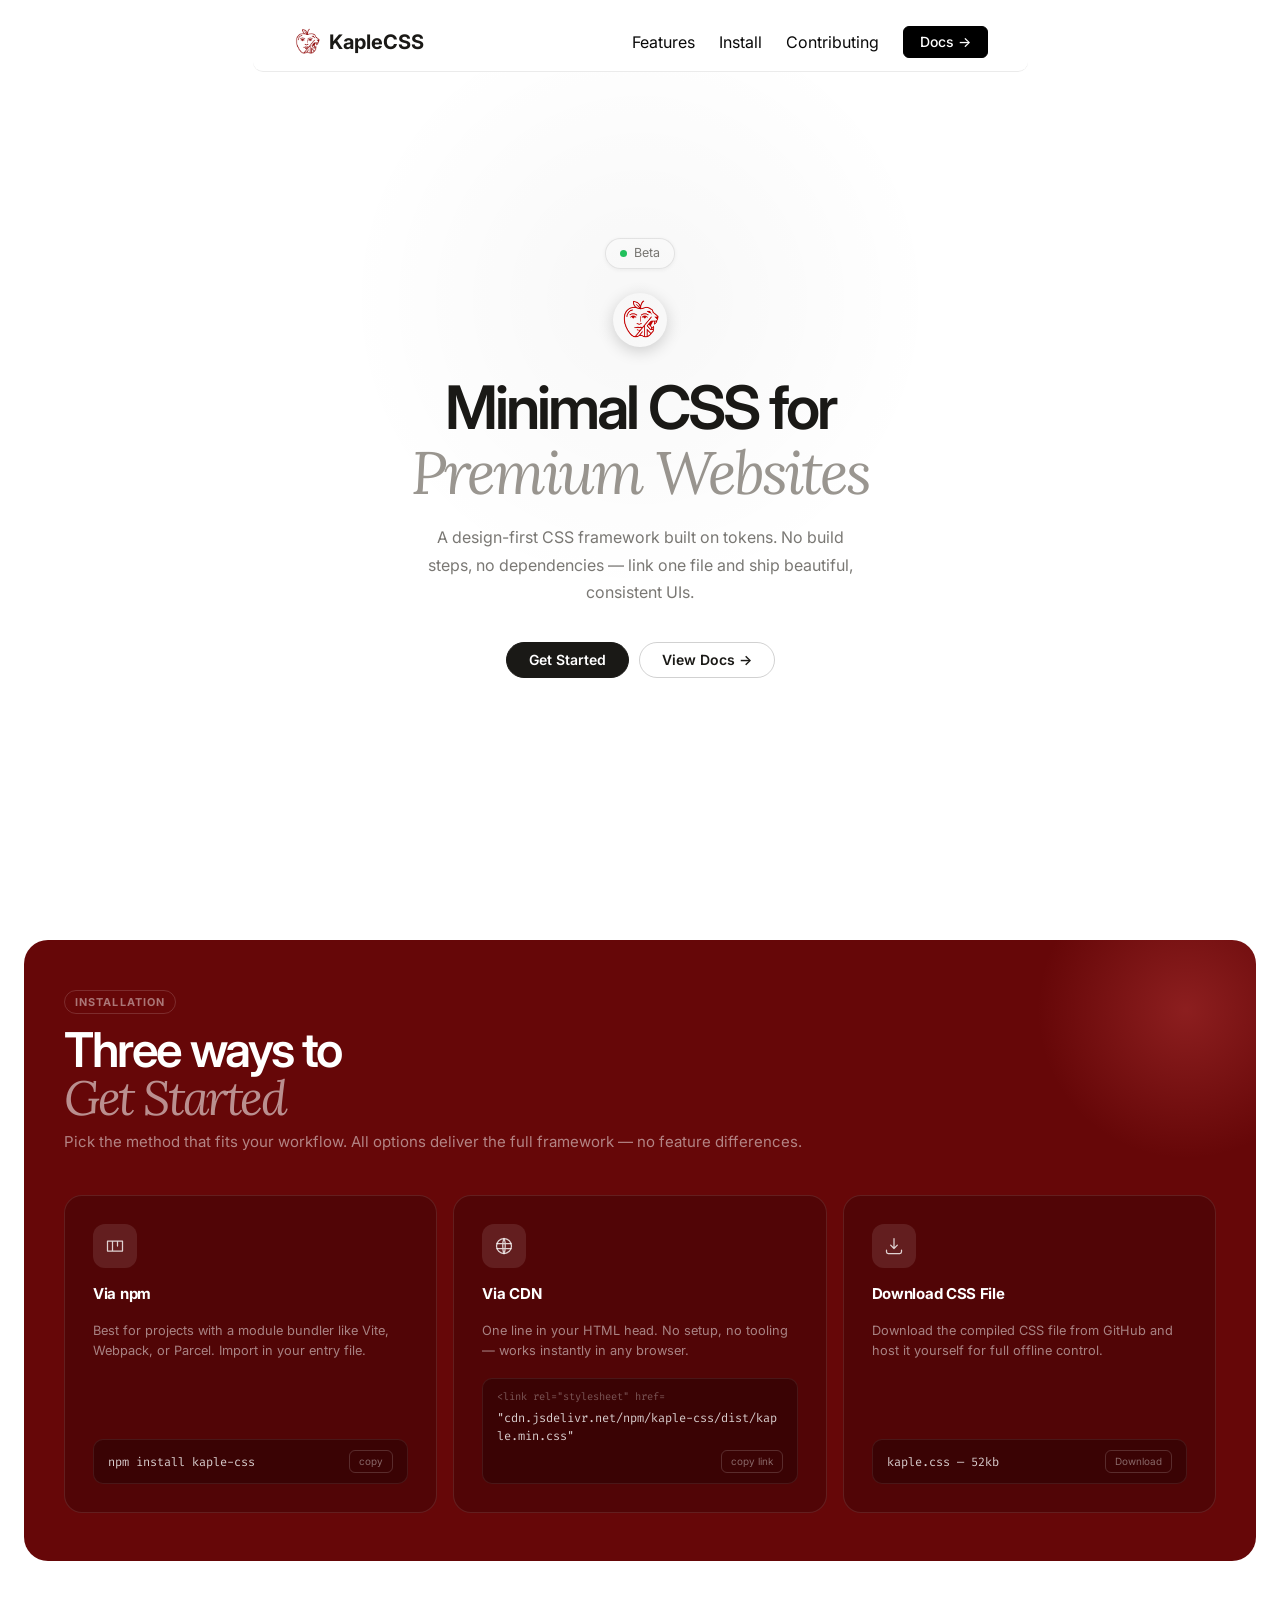
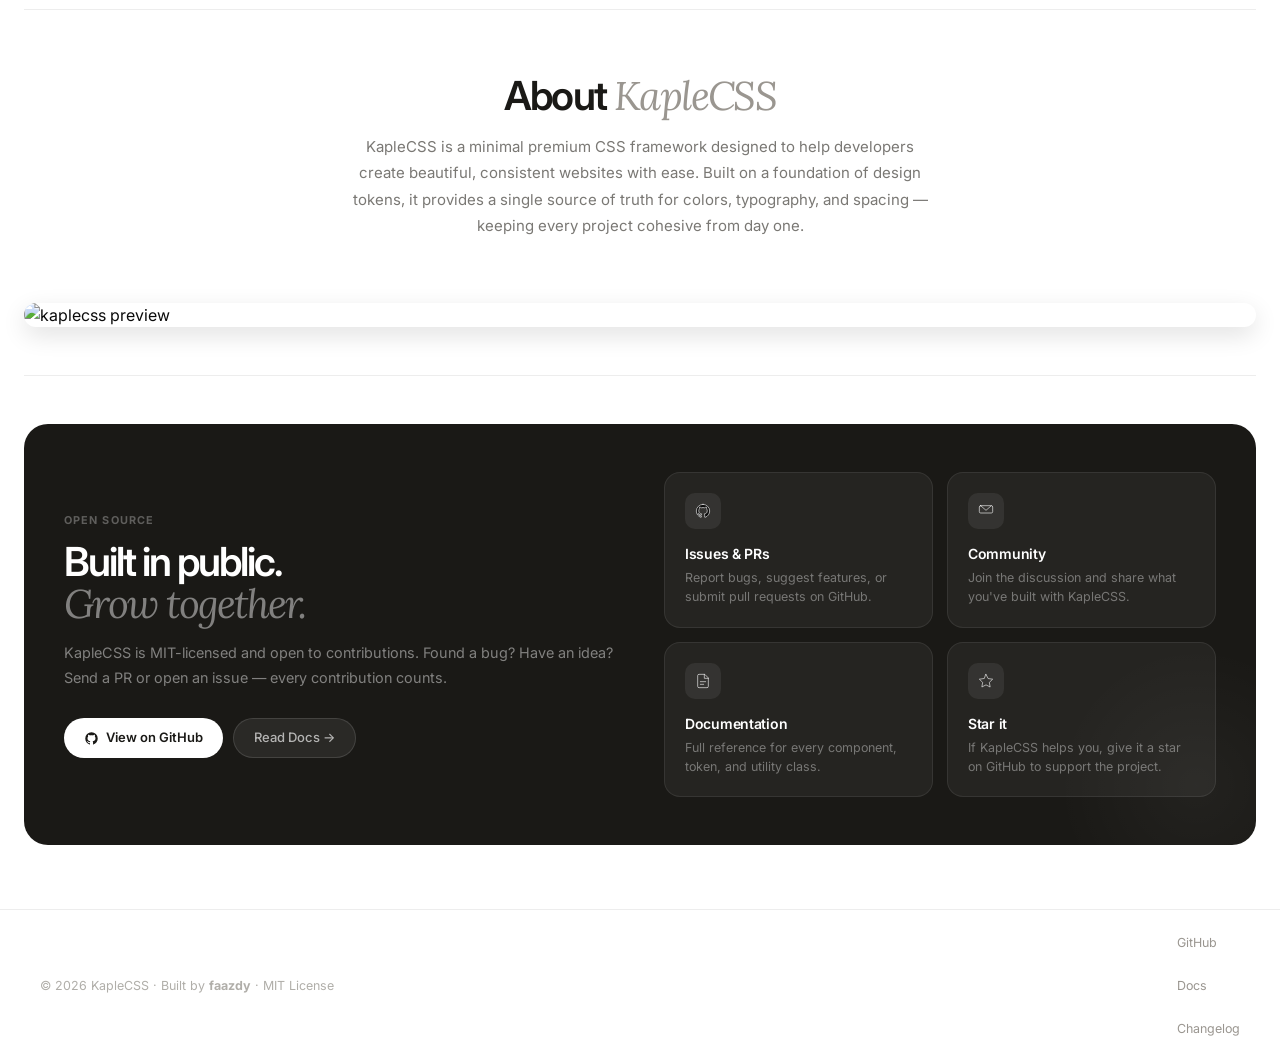
==== index.html @ 81066e2f "Refactor code structure for improved readability and maintainability" ====
<!DOCTYPE html>
<html lang="en" data-theme="light">

<head>
  <meta charset="UTF-8">
  <meta name="viewport" content="width=device-width, initial-scale=1.0">
  <title>KapleCSS — Minimal Premium CSS Framework</title>
  <link rel="preconnect" href="https://fonts.googleapis.com">
  <link
    href="https://fonts.googleapis.com/css2?family=Inter:wght@300;400;500;600&family=Lora:ital,wght@0,400;0,600;1,400;1,600&family=Fira+Code:wght@400;500&display=swap"
    rel="stylesheet">
  <link rel="stylesheet" href="./styles/kaple.css">
  <link rel="stylesheet" href="./landing/assets/styles/style.css">
</head>

<body>

  <!-- ── NAV ── -->
  <header>
    <nav class="mt-3">
      <div class="logo">
        <a href="#" class="logo">
          <img src="./landing/assets/imgs/kaple-logo.png" alt="KapleCSS Logo">
          <span>KapleCSS</span>
        </a>
      </div>
      <div class="nav-tags">
        <a href="#features">Features</a>
        <a href="#install">Install</a>
        <a href="#contributing">Contributing</a>
        <a href="./docs/index.html" class="btn btn-primary">Docs →</a>
      </div>
      <button class="burger">MENU</button>
    </nav>
    <aside class="mobile-menu">
      <div class="menu-container">
        <div class="mobile-menu-header">
          <a href="#" class="logo">
            <img src="./landing/assets/imgs/kaple-logo.png" alt="KapleCSS Logo">
            <span>KapleCSS</span>
          </a>
          <button class="btn btn-secondary burger">X</button>
        </div>
        <hr>
        <ul class="mobile-menu-tags">
          <li><a href="#features">Features</a></li>
          <li><a href="#install">Install</a></li>
          <li><a href="#contributing">Contributing</a></li>
          <li><a href="./docs/index.html" class="btn btn-primary btn-lg">Docs →</a></li>
        </ul>
        <div class="mobile-menu-footer">
          <a href="https://github.com/kaple-css/kaple-css" target="_blank" class="btn btn-primary">GitHub</a>
        </div>
      </div>
    </aside>
  </header>

  <main>

    <!-- ── HERO ── -->
    <section class="hero">
      <div class="status-pill">
        <span class="status-dot"></span>
        Beta
      </div>

      <div class="hero-icon">
        <img src="./landing/assets/imgs/kaple-logo.png" alt="KapleCSS Logo">
      </div>

      <h1 class="display-1">
        Minimal CSS for<br>
        <em>Premium Websites</em>
      </h1>

      <p>
        A design-first CSS framework built on tokens. No build steps,
        no dependencies — link one file and ship beautiful, consistent UIs.
      </p>

      <div class="hero-actions">
        <a href="#install" class="btn btn-primary">Get Started</a>
        <a href="./docs/index.html" class="btn btn-secondary">View Docs →</a>
      </div>
    </section>

    <!-- ── INSTALL ── -->
    <section class="install mt-6" id="install">
      <div class="install-header">
        <div class="install-eyebrow">Installation</div>
        <h2 class="display-2">Three ways to<br><em>Get Started</em></h2>
        <p>Pick the method that fits your workflow. All options deliver the full framework — no feature differences.</p>
      </div>

      <div class="cards-container">

        <!-- npm -->
        <div class="card">
          <div class="img">
            <svg viewBox="0 0 24 24">
              <path d="M3 6h18v12H3zM9 6v12M15 6v6" />
            </svg>
          </div>
          <h3>Via npm</h3>
          <p>Best for projects with a module bundler like Vite, Webpack, or Parcel. Import in your entry file.</p>
          <div class="snippet">
            <span class="snippet-text">npm install kaple-css</span>
            <button class="copy-btn" onclick="copySnippet('npm install kaple-css', this)">copy</button>
          </div>
        </div>

        <!-- CDN -->
        <div class="card">
          <div class="img">
            <svg viewBox="0 0 24 24">
              <circle cx="12" cy="12" r="9" />
              <path d="M3.6 9h16.8M3.6 15h16.8M12 3c-2 4-2 14 0 18M12 3c2 4 2 14 0 18" />
            </svg>
          </div>
          <h3>Via CDN</h3>
          <p>One line in your HTML head. No setup, no tooling — works instantly in any browser.</p>
          <div class="snippet" style="flex-direction:column;align-items:flex-start;gap:5px">
            <span style="opacity:.4;font-size:.65rem">&lt;link rel="stylesheet" href=</span>
            <span class="snippet-text">"cdn.jsdelivr.net/npm/kaple-css/dist/kaple.min.css"</span>
            <button class="copy-btn"
              onclick="copySnippet('https://cdn.jsdelivr.net/npm/kaple-css/dist/kaple.min.css', this)"
              style="align-self:flex-end">copy link</button>
          </div>
        </div>

        <!-- Download -->
        <div class="card">
          <div class="img">
            <svg viewBox="0 0 24 24">
              <path d="M12 3v12m0 0-4-4m4 4 4-4M3 17v2a2 2 0 0 0 2 2h14a2 2 0 0 0 2-2v-2" />
            </svg>
          </div>
          <h3>Download CSS File</h3>
          <p>Download the compiled CSS file from GitHub and host it yourself for full offline control.</p>
          <div class="snippet">
            <span class="snippet-text">kaple.css — 52kb</span>
            <a href="./styles/kaple.css" target="_blank" class="copy-btn" download="kaple.css">Download</a>
          </div>
        </div>

      </div>
    </section>

    <hr class="my-6">

    <!-- ── ABOUT ── -->
    <section class="about">
      <h2 class="display-2">About <em>KapleCSS</em></h2>
      <p>
        KapleCSS is a minimal premium CSS framework designed to help developers
        create beautiful, consistent websites with ease. Built on a foundation of
        design tokens, it provides a single source of truth for colors, typography,
        and spacing — keeping every project cohesive from day one.
      </p>
    </section>

    <!-- ── CONTENT TEMPLATES ── -->

    <section class="image-intro">
      <img src="https://images8.alphacoders.com/135/1354199.jpeg" alt="kaplecss preview" class="intro-image">
    </section>

    <hr class="my-6">

    <!-- ── CONTRIBUTING ── -->
    <section class="contributing" id="contributing">

      <div class="contrib-left">
        <p class="contrib-eyebrow">Open Source</p>
        <h2 class="contrib-title">Built in public.<br><em>Grow together.</em></h2>
        <p class="contrib-desc">
          KapleCSS is MIT-licensed and open to contributions. Found a bug?
          Have an idea? Send a PR or open an issue — every contribution counts.
        </p>
        <div class="contrib-actions">
          <a href="https://github.com/faazdy/kaple-css" target="_blank" class="btn-white">
            <svg width="15" height="15" viewBox="0 0 24 24" fill="currentColor">
              <path
                d="M12 2A10 10 0 0 0 2 12c0 4.42 2.87 8.17 6.84 9.5.5.08.66-.23.66-.5v-1.69c-2.77.6-3.36-1.34-3.36-1.34-.46-1.16-1.11-1.47-1.11-1.47-.91-.62.07-.6.07-.6 1 .07 1.53 1.03 1.53 1.03.87 1.52 2.34 1.07 2.91.83.09-.65.35-1.09.63-1.34-2.22-.25-4.55-1.11-4.55-4.92 0-1.11.38-2 1.03-2.71-.1-.25-.45-1.29.1-2.64 0 0 .84-.27 2.75 1.02.79-.22 1.65-.33 2.5-.33.85 0 1.71.11 2.5.33 1.91-1.29 2.75-1.02 2.75-1.02.55 1.35.2 2.39.1 2.64.65.71 1.03 1.6 1.03 2.71 0 3.82-2.34 4.66-4.57 4.91.36.31.69.92.69 1.85V21c0 .27.16.59.67.5C19.14 20.16 22 16.42 22 12A10 10 0 0 0 12 2z" />
            </svg>
            View on GitHub
          </a>
          <a href="./docs/index.html" class="btn-ghost-white">Read Docs →</a>
        </div>
      </div>

      <div class="contrib-cards">
        <div class="contrib-card">
          <div class="contrib-card-icon">
            <svg viewBox="0 0 24 24">
              <path
                d="M12 2A10 10 0 0 0 2 12c0 4.42 2.87 8.17 6.84 9.5.5.08.66-.23.66-.5v-1.69c-2.77.6-3.36-1.34-3.36-1.34-.46-1.16-1.11-1.47-1.11-1.47-.91-.62.07-.6.07-.6 1 .07 1.53 1.03 1.53 1.03.87 1.52 2.34 1.07 2.91.83.09-.65.35-1.09.63-1.34-2.22-.25-4.55-1.11-4.55-4.92 0-1.11.38-2 1.03-2.71-.1-.25-.45-1.29.1-2.64 0 0 .84-.27 2.75 1.02.79-.22 1.65-.33 2.5-.33.85 0 1.71.11 2.5.33 1.91-1.29 2.75-1.02 2.75-1.02.55 1.35.2 2.39.1 2.64.65.71 1.03 1.6 1.03 2.71 0 3.82-2.34 4.66-4.57 4.91.36.31.69.92.69 1.85V21c0 .27.16.59.67.5C19.14 20.16 22 16.42 22 12A10 10 0 0 0 12 2z"
                fill="currentColor" />
            </svg>
          </div>
          <h4>Issues & PRs</h4>
          <p>Report bugs, suggest features, or submit pull requests on GitHub.</p>
        </div>

        <div class="contrib-card">
          <div class="contrib-card-icon">
            <svg viewBox="0 0 24 24">
              <path d="M4 4h16a2 2 0 0 1 2 2v7a2 2 0 0 1-2 2H4a2 2 0 0 1-2-2V6a2 2 0 0 1 2-2zm0 0 8 7 8-7" />
            </svg>
          </div>
          <h4>Community</h4>
          <p>Join the discussion and share what you've built with KapleCSS.</p>
        </div>

        <div class="contrib-card">
          <div class="contrib-card-icon">
            <svg viewBox="0 0 24 24">
              <path d="M14 2H6a2 2 0 0 0-2 2v16a2 2 0 0 0 2 2h12a2 2 0 0 0 2-2V8zM14 2v6h6M8 13h8M8 17h5" />
            </svg>
          </div>
          <h4>Documentation</h4>
          <p>Full reference for every component, token, and utility class.</p>
        </div>

        <div class="contrib-card">
          <div class="contrib-card-icon">
            <svg viewBox="0 0 24 24">
              <polygon points="12,2 15.1,8.3 22,9.3 17,14.1 18.2,21 12,17.8 5.8,21 7,14.1 2,9.3 8.9,8.3" />
            </svg>
          </div>
          <h4>Star it</h4>
          <p>If KapleCSS helps you, give it a star on GitHub to support the project.</p>
        </div>
      </div>

    </section>

  </main>

  <!-- ── FOOTER ── -->
  <footer>
    <p>© 2026 KapleCSS · Built by <strong>faazdy</strong> · MIT License</p>
    <div class="footer-links">
      <a href="https://github.com/faazdy/kaple-css" target="_blank">GitHub</a>
      <a href="./docs/index.html">Docs</a>
      <a href="#">Changelog</a>
    </div>
  </footer>

  <script src="./landing/assets/app.js"></script>
</body>

</html>
---- styles/kaple.css ----
:root {
  --color-bg: #ffffff;
  --color-bg-subtle: #fafafa;
  --color-bg-muted: #f5f5f5;
  --color-bg-overlay: rgba(0, 0, 0, 0.04);
  --color-surface: #ffffff;
  --color-surface-2: #f9f9f9;
  --color-border: rgba(0, 0, 0, 0.08);
  --color-border-strong: rgba(0, 0, 0, 0.15);
  --color-border-focus: rgba(0, 0, 0, 0.5);
  --color-text-primary: #0a0a0a;
  --color-text-secondary: #6b6b6b;
  --color-text-tertiary: #a3a3a3;
  --color-text-disabled: #c8c8c8;
  --color-text-inverse: #ffffff;
  --color-accent: #000000;
  --color-accent-hover: #1a1a1a;
  --color-accent-subtle: rgba(0, 0, 0, 0.06);
  --color-success: #16a34a;
  --color-success-bg: #f0fdf4;
  --color-warning: #ca8a04;
  --color-warning-bg: #fefce8;
  --color-danger: #dc2626;
  --color-danger-bg: #fef2f2;
  --color-info: #2563eb;
  --color-info-bg: #eff6ff;
  --font-sans: 'Inter', 'Geist', system-ui, -apple-system, sans-serif;
  --font-mono: 'Geist Mono', 'Fira Code', 'Cascadia Code', monospace;
  --text-xs: 0.75rem;
  --text-sm: 0.875rem;
  --text-base: 1rem;
  --text-lg: 1.125rem;
  --text-xl: 1.25rem;
  --text-2xl: 1.5rem;
  --text-3xl: 1.875rem;
  --text-4xl: 2.25rem;
  --text-5xl: 3rem;
  --text-6xl: 3.75rem;
  --weight-normal: 400;
  --weight-medium: 500;
  --weight-semibold: 600;
  --weight-bold: 700;
  --leading-tight: 1.25;
  --leading-snug: 1.375;
  --leading-normal: 1.5;
  --leading-relaxed: 1.625;
  --tracking-tight: -0.04em;
  --tracking-snug: -0.02em;
  --tracking-normal: 0em;
  --tracking-wide: 0.04em;
  --tracking-wider: 0.08em;
  --space-1: 0.25rem;
  --space-2: 0.5rem;
  --space-3: 0.75rem;
  --space-4: 1rem;
  --space-5: 1.25rem;
  --space-6: 1.5rem;
  --space-8: 2rem;
  --space-10: 2.5rem;
  --space-12: 3rem;
  --space-16: 4rem;
  --space-20: 5rem;
  --space-24: 6rem;
  --radius-xs: 4px;
  --radius-sm: 6px;
  --radius-md: 8px;
  --radius-lg: 12px;
  --radius-xl: 16px;
  --radius-2xl: 24px;
  --radius-full: 9999px;
  --shadow-xs: 0 1px 2px rgba(0, 0, 0, 0.05);
  --shadow-sm: 0 1px 3px rgba(0, 0, 0, 0.07), 0 1px 2px rgba(0, 0, 0, 0.04);
  --shadow-md: 0 4px 6px rgba(0, 0, 0, 0.05), 0 2px 4px rgba(0, 0, 0, 0.04);
  --shadow-lg: 0 10px 15px rgba(0, 0, 0, 0.06), 0 4px 6px rgba(0, 0, 0, 0.04);
  --shadow-xl: 0 20px 25px rgba(0, 0, 0, 0.06), 0 10px 10px rgba(0, 0, 0, 0.03);
  --transition-fast: 100ms ease;
  --transition-base: 150ms ease;
  --transition-slow: 250ms ease;
  --transition-spring: 200ms cubic-bezier(0.34, 1.56, 0.64, 1);
  --container-sm: 640px;
  --container-md: 768px;
  --container-lg: 1024px;
  --container-xl: 1280px;
  --container-2xl: 1536px;
}

@media (prefers-color-scheme: dark) {
  :root {
    --color-bg: #0a0a0a;
    --color-bg-subtle: #111111;
    --color-bg-muted: #1a1a1a;
    --color-bg-overlay: rgba(255, 255, 255, 0.04);
    --color-surface: #111111;
    --color-surface-2: #1a1a1a;
    --color-border: rgba(255, 255, 255, 0.08);
    --color-border-strong: rgba(255, 255, 255, 0.15);
    --color-border-focus: rgba(255, 255, 255, 0.5);
    --color-text-primary: #ededed;
    --color-text-secondary: #a1a1a1;
    --color-text-tertiary: #6b6b6b;
    --color-text-disabled: #404040;
    --color-text-inverse: #0a0a0a;
    --color-accent: #ffffff;
    --color-accent-hover: #e5e5e5;
    --color-accent-subtle: rgba(255, 255, 255, 0.06);
    --shadow-xs: 0 1px 2px rgba(0, 0, 0, 0.3);
    --shadow-sm: 0 1px 3px rgba(0, 0, 0, 0.4), 0 1px 2px rgba(0, 0, 0, 0.3);
    --shadow-md: 0 4px 6px rgba(0, 0, 0, 0.3), 0 2px 4px rgba(0, 0, 0, 0.25);
    --shadow-lg: 0 10px 15px rgba(0, 0, 0, 0.35), 0 4px 6px rgba(0, 0, 0, 0.25);
    --shadow-xl: 0 20px 25px rgba(0, 0, 0, 0.4), 0 10px 10px rgba(0, 0, 0, 0.25);
  }
}
[data-theme=dark] {
  --color-bg: #0a0a0a;
  --color-bg-subtle: #111111;
  --color-bg-muted: #1a1a1a;
  --color-bg-overlay: rgba(255, 255, 255, 0.04);
  --color-surface: #111111;
  --color-surface-2: #1a1a1a;
  --color-border: rgba(255, 255, 255, 0.08);
  --color-border-strong: rgba(255, 255, 255, 0.15);
  --color-border-focus: rgba(255, 255, 255, 0.5);
  --color-text-primary: #ededed;
  --color-text-secondary: #a1a1a1;
  --color-text-tertiary: #6b6b6b;
  --color-text-disabled: #404040;
  --color-text-inverse: #0a0a0a;
  --color-accent: #ffffff;
  --color-accent-hover: #e5e5e5;
  --color-accent-subtle: rgba(255, 255, 255, 0.06);
  --shadow-xs: 0 1px 2px rgba(0, 0, 0, 0.3);
  --shadow-sm: 0 1px 3px rgba(0, 0, 0, 0.4), 0 1px 2px rgba(0, 0, 0, 0.3);
  --shadow-md: 0 4px 6px rgba(0, 0, 0, 0.3), 0 2px 4px rgba(0, 0, 0, 0.25);
  --shadow-lg: 0 10px 15px rgba(0, 0, 0, 0.35), 0 4px 6px rgba(0, 0, 0, 0.25);
  --shadow-xl: 0 20px 25px rgba(0, 0, 0, 0.4), 0 10px 10px rgba(0, 0, 0, 0.25);
}

[data-theme=light] {
  --color-bg: #ffffff;
  --color-bg-subtle: #fafafa;
  --color-bg-muted: #f5f5f5;
  --color-bg-overlay: rgba(0, 0, 0, 0.04);
  --color-surface: #ffffff;
  --color-surface-2: #f9f9f9;
  --color-border: rgba(0, 0, 0, 0.08);
  --color-border-strong: rgba(0, 0, 0, 0.15);
  --color-border-focus: rgba(0, 0, 0, 0.5);
  --color-text-primary: #0a0a0a;
  --color-text-secondary: #6b6b6b;
  --color-text-tertiary: #a3a3a3;
  --color-text-disabled: #c8c8c8;
  --color-text-inverse: #ffffff;
  --color-accent: #000000;
  --color-accent-hover: #1a1a1a;
  --color-accent-subtle: rgba(0, 0, 0, 0.06);
  --shadow-xs: 0 1px 2px rgba(0, 0, 0, 0.05);
  --shadow-sm: 0 1px 3px rgba(0, 0, 0, 0.07), 0 1px 2px rgba(0, 0, 0, 0.04);
  --shadow-md: 0 4px 6px rgba(0, 0, 0, 0.05), 0 2px 4px rgba(0, 0, 0, 0.04);
  --shadow-lg: 0 10px 15px rgba(0, 0, 0, 0.06), 0 4px 6px rgba(0, 0, 0, 0.04);
  --shadow-xl: 0 20px 25px rgba(0, 0, 0, 0.06), 0 10px 10px rgba(0, 0, 0, 0.03);
}

*,
*::before,
*::after {
  box-sizing: border-box;
  margin: 0;
  padding: 0;
}

html {
  font-size: 16px;
  -webkit-text-size-adjust: 100%;
  tab-size: 4;
  scroll-behavior: smooth;
}

body {
  font-family: var(--font-sans);
  font-size: var(--text-base);
  line-height: var(--leading-normal);
  color: var(--color-text-primary);
  background-color: var(--color-bg);
  -webkit-font-smoothing: antialiased;
  -moz-osx-font-smoothing: grayscale;
}

img,
video,
svg {
  display: block;
  max-width: 100%;
}

input,
button,
textarea,
select {
  font: inherit;
}

p,
h1, h2, h3, h4, h5, h6 {
  overflow-wrap: break-word;
}

a {
  color: inherit;
  text-decoration: none;
}

ul, ol {
  list-style: none;
}

button {
  cursor: pointer;
  background: none;
  border: none;
}

table {
  border-collapse: collapse;
}

hr {
  border: none;
  border-top: 1px solid var(--color-border);
}

h1, .h1 {
  font-size: var(--text-4xl);
  font-weight: var(--weight-bold);
  letter-spacing: var(--tracking-tight);
  line-height: var(--leading-tight);
}

h2, .h2 {
  font-size: var(--text-3xl);
  font-weight: var(--weight-semibold);
  letter-spacing: var(--tracking-snug);
  line-height: var(--leading-tight);
}

h3, .h3 {
  font-size: var(--text-2xl);
  font-weight: var(--weight-semibold);
  letter-spacing: var(--tracking-snug);
  line-height: var(--leading-snug);
}

h4, .h4 {
  font-size: var(--text-xl);
  font-weight: var(--weight-medium);
  letter-spacing: var(--tracking-snug);
}

h5, .h5 {
  font-size: var(--text-lg);
  font-weight: var(--weight-medium);
}

h6, .h6 {
  font-size: var(--text-base);
  font-weight: var(--weight-medium);
}

.display-1 {
  font-size: var(--text-6xl);
  font-weight: var(--weight-bold);
  letter-spacing: -0.05em;
  line-height: 1.1;
}

.display-2 {
  font-size: var(--text-5xl);
  font-weight: var(--weight-bold);
  letter-spacing: -0.04em;
  line-height: 1.1;
}

p {
  line-height: var(--leading-relaxed);
}

.text-xs {
  font-size: var(--text-xs);
}

.text-sm {
  font-size: var(--text-sm);
}

.text-base {
  font-size: var(--text-base);
}

.text-lg {
  font-size: var(--text-lg);
}

.text-xl {
  font-size: var(--text-xl);
}

.text-2xl {
  font-size: var(--text-2xl);
}

.text-3xl {
  font-size: var(--text-3xl);
}

.text-4xl {
  font-size: var(--text-4xl);
}

.text-5xl {
  font-size: var(--text-5xl);
}

.text-6xl {
  font-size: var(--text-6xl);
}

.font-normal {
  font-weight: var(--weight-normal);
}

.font-medium {
  font-weight: var(--weight-medium);
}

.font-semibold {
  font-weight: var(--weight-semibold);
}

.font-bold {
  font-weight: var(--weight-bold);
}

.tracking-tight {
  letter-spacing: var(--tracking-tight);
}

.tracking-snug {
  letter-spacing: var(--tracking-snug);
}

.tracking-normal {
  letter-spacing: var(--tracking-normal);
}

.tracking-wide {
  letter-spacing: var(--tracking-wide);
}

.tracking-wider {
  letter-spacing: var(--tracking-wider);
}

.leading-tight {
  line-height: var(--leading-tight);
}

.leading-snug {
  line-height: var(--leading-snug);
}

.leading-normal {
  line-height: var(--leading-normal);
}

.leading-relaxed {
  line-height: var(--leading-relaxed);
}

.text-primary {
  color: var(--color-text-primary);
}

.text-secondary {
  color: var(--color-text-secondary);
}

.text-tertiary {
  color: var(--color-text-tertiary);
}

.text-disabled {
  color: var(--color-text-disabled);
}

.text-inverse {
  color: var(--color-text-inverse);
}

.text-accent {
  color: var(--color-accent);
}

.text-success {
  color: var(--color-success);
}

.text-warning {
  color: var(--color-warning);
}

.text-danger {
  color: var(--color-danger);
}

.text-info {
  color: var(--color-info);
}

.text-left {
  text-align: left;
}

.text-center {
  text-align: center;
}

.text-right {
  text-align: right;
}

.text-balance {
  text-wrap: balance;
}

.text-pretty {
  text-wrap: pretty;
}

.text-nowrap {
  white-space: nowrap;
}

.text-truncate {
  overflow: hidden;
  text-overflow: ellipsis;
  white-space: nowrap;
}

.uppercase {
  text-transform: uppercase;
}

.lowercase {
  text-transform: lowercase;
}

.capitalize {
  text-transform: capitalize;
}

.font-mono {
  font-family: var(--font-mono);
}

code, kbd, pre, samp {
  font-family: var(--font-mono);
  font-size: 0.9em;
}

code {
  background: var(--color-bg-muted);
  border: 1px solid var(--color-border);
  border-radius: var(--radius-xs);
  padding: 0.15em 0.4em;
  font-size: var(--text-sm);
}

pre {
  background: var(--color-bg-muted);
  border: 1px solid var(--color-border);
  border-radius: var(--radius-md);
  padding: var(--space-4);
  overflow-x: auto;
  font-size: var(--text-sm);
  line-height: 1.6;
}
pre code {
  background: transparent;
  border: none;
  padding: 0;
  font-size: inherit;
}

blockquote {
  border-left: 2px solid var(--color-border-strong);
  padding-left: var(--space-4);
  color: var(--color-text-secondary);
  font-size: var(--text-lg);
}

.container {
  width: 100%;
  margin-left: auto;
  margin-right: auto;
  padding-left: var(--space-4);
  padding-right: var(--space-4);
}

.container-sm {
  max-width: var(--container-sm);
}

.container-md {
  max-width: var(--container-md);
}

.container-lg {
  max-width: var(--container-lg);
}

.container-xl {
  max-width: var(--container-xl);
}

.container-2xl {
  max-width: var(--container-2xl);
}

@media (min-width: 640px) {
  .container {
    padding-left: var(--space-6);
    padding-right: var(--space-6);
  }
}
@media (min-width: 1024px) {
  .container {
    padding-left: var(--space-8);
    padding-right: var(--space-8);
  }
}
.grid {
  display: grid;
}

.grid-1 {
  grid-template-columns: repeat(1, 1fr);
}

.grid-2 {
  grid-template-columns: repeat(2, 1fr);
}

.grid-3 {
  grid-template-columns: repeat(3, 1fr);
}

.grid-4 {
  grid-template-columns: repeat(4, 1fr);
}

.grid-6 {
  grid-template-columns: repeat(6, 1fr);
}

.grid-12 {
  grid-template-columns: repeat(12, 1fr);
}

.grid-auto {
  grid-template-columns: repeat(auto-fit, minmax(240px, 1fr));
}

.grid-auto-sm {
  grid-template-columns: repeat(auto-fit, minmax(160px, 1fr));
}

.grid-auto-lg {
  grid-template-columns: repeat(auto-fit, minmax(320px, 1fr));
}

.col-span-1 {
  grid-column: span 1;
}

.col-span-2 {
  grid-column: span 2;
}

.col-span-3 {
  grid-column: span 3;
}

.col-span-4 {
  grid-column: span 4;
}

.col-span-6 {
  grid-column: span 6;
}

.col-span-full {
  grid-column: 1/-1;
}

.row-span-1 {
  grid-row: span 1;
}

.row-span-2 {
  grid-row: span 2;
}

.row-span-3 {
  grid-row: span 3;
}

.gap-1 {
  gap: var(--space-1);
}

.gap-2 {
  gap: var(--space-2);
}

.gap-3 {
  gap: var(--space-3);
}

.gap-4 {
  gap: var(--space-4);
}

.gap-5 {
  gap: var(--space-5);
}

.gap-6 {
  gap: var(--space-6);
}

.gap-8 {
  gap: var(--space-8);
}

.gap-10 {
  gap: var(--space-10);
}

.gap-12 {
  gap: var(--space-12);
}

@media (max-width: 768px) {
  .grid-2,
  .grid-3,
  .grid-4 {
    grid-template-columns: 1fr;
  }
  .sm\:grid-2 {
    grid-template-columns: repeat(2, 1fr);
  }
}
.flex {
  display: flex;
}

.flex-col {
  flex-direction: column;
}

.flex-row {
  flex-direction: row;
}

.flex-wrap {
  flex-wrap: wrap;
}

.items-start {
  align-items: flex-start;
}

.items-center {
  align-items: center;
}

.items-end {
  align-items: flex-end;
}

.items-stretch {
  align-items: stretch;
}

.justify-start {
  justify-content: flex-start;
}

.justify-center {
  justify-content: center;
}

.justify-end {
  justify-content: flex-end;
}

.justify-between {
  justify-content: space-between;
}

.justify-around {
  justify-content: space-around;
}

.flex-1 {
  flex: 1 1 0%;
}

.flex-auto {
  flex: 1 1 auto;
}

.flex-none {
  flex: none;
}

.shrink-0 {
  flex-shrink: 0;
}

.inline-flex {
  display: inline-flex;
}

.block {
  display: block;
}

.inline-block {
  display: inline-block;
}

.hidden {
  display: none;
}

.btn {
  display: inline-flex;
  align-items: center;
  justify-content: center;
  gap: var(--space-2);
  padding: var(--space-2) var(--space-4);
  font-size: var(--text-sm);
  font-weight: var(--weight-medium);
  line-height: 1;
  border-radius: var(--radius-sm);
  border: 1px solid transparent;
  transition: background-color var(--transition-base), border-color var(--transition-base), color var(--transition-base), box-shadow var(--transition-base), opacity var(--transition-base), transform var(--transition-spring);
  cursor: pointer;
  white-space: nowrap;
  text-decoration: none;
  user-select: none;
}
.btn:focus-visible {
  outline: 2px solid var(--color-border-focus);
  outline-offset: 2px;
}
.btn:active {
  transform: scale(0.98);
}
.btn:disabled {
  opacity: 0.4;
  cursor: not-allowed;
  pointer-events: none;
}

.btn-primary {
  background-color: var(--color-accent);
  color: var(--color-text-inverse);
  border-color: var(--color-accent);
}
.btn-primary:hover {
  background-color: var(--color-accent-hover);
  border-color: var(--color-accent-hover);
}

.btn-secondary {
  background-color: var(--color-bg-muted);
  color: var(--color-text-primary);
  border-color: var(--color-border);
}
.btn-secondary:hover {
  background-color: var(--color-bg-overlay);
  border-color: var(--color-border-strong);
}

.btn-ghost {
  background-color: transparent;
  color: var(--color-text-secondary);
  border-color: transparent;
}
.btn-ghost:hover {
  background-color: var(--color-bg-overlay);
  color: var(--color-text-primary);
}

.btn-outline {
  background-color: transparent;
  color: var(--color-text-primary);
  border-color: var(--color-border-strong);
}
.btn-outline:hover {
  background-color: var(--color-accent);
  color: var(--color-text-inverse);
  border-color: var(--color-accent);
}

.btn-danger {
  background-color: var(--color-danger);
  color: #fff;
  border-color: var(--color-danger);
}
.btn-danger:hover {
  opacity: 0.88;
}

.btn-xs {
  padding: var(--space-1) var(--space-2);
  font-size: var(--text-xs);
  border-radius: var(--radius-xs);
}

.btn-sm {
  padding: calc(var(--space-2) - 2px) var(--space-3);
  font-size: var(--text-sm);
}

.btn-lg {
  padding: var(--space-3) var(--space-6);
  font-size: var(--text-base);
  border-radius: var(--radius-md);
}

.btn-xl {
  padding: var(--space-4) var(--space-8);
  font-size: var(--text-lg);
  border-radius: var(--radius-lg);
}

.btn-block {
  width: 100%;
}

.btn-icon {
  padding: var(--space-2);
}

.btn-icon.btn-sm {
  padding: var(--space-1) var(--space-2);
}

.btn-icon.btn-lg {
  padding: var(--space-3);
}

.label {
  display: block;
  font-size: var(--text-sm);
  font-weight: var(--weight-medium);
  color: var(--color-text-primary);
  margin-bottom: var(--space-1);
}

.input,
.textarea,
.select {
  display: block;
  width: 100%;
  padding: var(--space-2) var(--space-3);
  font-size: var(--text-sm);
  font-family: var(--font-sans);
  color: var(--color-text-primary);
  background-color: var(--color-bg);
  border: 1px solid var(--color-border-strong);
  border-radius: var(--radius-sm);
  transition: border-color var(--transition-base), box-shadow var(--transition-base);
  appearance: none;
  -webkit-appearance: none;
  line-height: 1.5;
}
.input::placeholder,
.textarea::placeholder,
.select::placeholder {
  color: var(--color-text-tertiary);
}
.input:hover,
.textarea:hover,
.select:hover {
  border-color: var(--color-border-focus);
}
.input:focus,
.textarea:focus,
.select:focus {
  outline: none;
  border-color: var(--color-accent);
  box-shadow: 0 0 0 3px var(--color-accent-subtle);
}
.input:disabled,
.textarea:disabled,
.select:disabled {
  opacity: 0.5;
  cursor: not-allowed;
  background-color: var(--color-bg-muted);
}

.input-error {
  border-color: var(--color-danger) !important;
}
.input-error:focus {
  box-shadow: 0 0 0 3px rgba(220, 38, 38, 0.12) !important;
}

.textarea {
  resize: vertical;
  min-height: 80px;
}

.select {
  cursor: pointer;
  background-image: url("data:image/svg+xml,%3Csvg xmlns='http://www.w3.org/2000/svg' width='12' height='12' viewBox='0 0 12 12'%3E%3Cpath fill='%236b6b6b' d='M6 8L1 3h10z'/%3E%3C/svg%3E");
  background-repeat: no-repeat;
  background-position: right 10px center;
  padding-right: var(--space-8);
}

.form-group {
  margin-bottom: var(--space-4);
}

.form-hint {
  font-size: var(--text-xs);
  color: var(--color-text-tertiary);
  margin-top: var(--space-1);
}

.form-error {
  font-size: var(--text-xs);
  color: var(--color-danger);
  margin-top: var(--space-1);
}

.checkbox,
.radio {
  display: inline-flex;
  align-items: center;
  gap: var(--space-2);
  cursor: pointer;
  user-select: none;
  font-size: var(--text-sm);
}
.checkbox input,
.radio input {
  width: 16px;
  height: 16px;
  accent-color: var(--color-accent);
  cursor: pointer;
  flex-shrink: 0;
}

.toggle {
  position: relative;
  display: inline-block;
  width: 36px;
  height: 20px;
}
.toggle input {
  opacity: 0;
  width: 0;
  height: 0;
  position: absolute;
}
.toggle input:checked + .toggle-slider {
  background-color: var(--color-accent);
  border-color: var(--color-accent);
}
.toggle input:checked + .toggle-slider::before {
  transform: translateX(16px);
  background-color: var(--color-text-inverse);
}

.toggle-slider {
  position: absolute;
  inset: 0;
  background-color: var(--color-bg-muted);
  border: 1px solid var(--color-border-strong);
  border-radius: var(--radius-full);
  transition: background-color var(--transition-base), border-color var(--transition-base);
  cursor: pointer;
}
.toggle-slider::before {
  content: "";
  position: absolute;
  width: 14px;
  height: 14px;
  left: 2px;
  top: 2px;
  background-color: var(--color-text-tertiary);
  border-radius: 50%;
  transition: transform var(--transition-spring), background-color var(--transition-base);
}

.card {
  background-color: var(--color-surface);
  border: 1px solid var(--color-border);
  border-radius: var(--radius-lg);
  overflow: hidden;
  transition: box-shadow var(--transition-slow), border-color var(--transition-slow), transform var(--transition-slow);
}

.card-hover:hover {
  box-shadow: var(--shadow-lg);
  border-color: var(--color-border-strong);
  transform: translateY(-2px);
}

.card-body {
  padding: var(--space-5);
}

.card-header {
  padding: var(--space-4) var(--space-5);
  border-bottom: 1px solid var(--color-border);
}

.card-footer {
  padding: var(--space-4) var(--space-5);
  border-top: 1px solid var(--color-border);
  background-color: var(--color-bg-subtle);
}

.badge {
  display: inline-flex;
  align-items: center;
  gap: var(--space-1);
  padding: 2px var(--space-3);
  font-size: var(--text-xs);
  font-weight: var(--weight-medium);
  border-radius: var(--radius-full);
  border: 1px solid var(--color-border);
  background: var(--color-bg-subtle);
  color: var(--color-text-secondary);
  letter-spacing: 0.01em;
}
.badge::before {
  display: none;
}

.badge-dot::before {
  display: inline-block;
  content: "";
  width: 6px;
  height: 6px;
  border-radius: 50%;
  background-color: currentColor;
}

.badge-default {
  background: var(--color-bg-muted);
  color: var(--color-text-secondary);
  border-color: var(--color-border);
}

.badge-success {
  background: var(--color-success-bg);
  color: var(--color-success);
}

.badge-warning {
  background: var(--color-warning-bg);
  color: var(--color-warning);
}

.badge-danger {
  background: var(--color-danger-bg);
  color: var(--color-danger);
}

.badge-info {
  background: var(--color-info-bg);
  color: var(--color-info);
}

.badge-accent {
  background: var(--color-accent);
  color: var(--color-text-inverse);
}

.avatar {
  display: inline-flex;
  align-items: center;
  justify-content: center;
  border-radius: 50%;
  background-color: var(--color-bg-muted);
  border: 1px solid var(--color-border);
  font-size: var(--text-sm);
  font-weight: var(--weight-medium);
  color: var(--color-text-secondary);
  overflow: hidden;
  flex-shrink: 0;
  width: 40px;
  height: 40px;
}
.avatar img {
  width: 100%;
  height: 100%;
  object-fit: cover;
}

.avatar-xs {
  width: 24px;
  height: 24px;
  font-size: 10px;
}

.avatar-sm {
  width: 32px;
  height: 32px;
  font-size: var(--text-xs);
}

.avatar-md {
  width: 40px;
  height: 40px;
  font-size: var(--text-sm);
}

.avatar-lg {
  width: 48px;
  height: 48px;
  font-size: var(--text-base);
}

.avatar-xl {
  width: 64px;
  height: 64px;
  font-size: var(--text-lg);
}

.avatar-group {
  display: flex;
}
.avatar-group .avatar {
  border: 2px solid var(--color-bg);
  margin-left: -8px;
}
.avatar-group .avatar:first-child {
  margin-left: 0;
}

.divider {
  display: flex;
  align-items: center;
  gap: var(--space-3);
  color: var(--color-text-tertiary);
  font-size: var(--text-xs);
}
.divider::before, .divider::after {
  content: "";
  flex: 1;
  border-top: 1px solid var(--color-border);
}

.navbar {
  display: flex;
  align-items: center;
  padding: 0 var(--space-6);
  height: 60px;
  border-bottom: 1px solid var(--color-border);
  position: sticky;
  top: 0;
  z-index: 100;
  backdrop-filter: blur(12px);
  -webkit-backdrop-filter: blur(12px);
  background-color: rgba(255, 255, 255, 0.85);
}

@media (prefers-color-scheme: dark) {
  .navbar {
    background-color: rgba(10, 10, 10, 0.85);
  }
}
[data-theme=dark] .navbar {
  background-color: rgba(10, 10, 10, 0.85);
}

.navbar-brand {
  font-size: var(--text-base);
  font-weight: var(--weight-semibold);
  letter-spacing: var(--tracking-tight);
}

.navbar-nav {
  display: flex;
  align-items: center;
  gap: var(--space-1);
}

.nav-link {
  padding: var(--space-1) var(--space-3);
  font-size: var(--text-sm);
  color: var(--color-text-secondary);
  border-radius: var(--radius-sm);
  transition: color var(--transition-base), background-color var(--transition-base);
}
.nav-link:hover {
  color: var(--color-text-primary);
  background-color: var(--color-bg-overlay);
}
.nav-link.active {
  color: var(--color-text-primary);
  font-weight: var(--weight-medium);
}

nav {
  position: fixed;
  top: 0;
  left: 0;
  right: 0;
  z-index: 100;
  display: flex;
  align-items: center;
  justify-content: space-between;
  padding: 0 var(--space-8);
  height: 60px;
  background: rgba(255, 255, 255, 0.85);
  backdrop-filter: blur(16px);
  -webkit-backdrop-filter: blur(16px);
  border-bottom: 1px solid var(--color-border);
  transition: border-color var(--transition-slow), background var(--transition-slow);
}

[data-theme=dark] nav {
  background: rgba(10, 10, 10, 0.85);
}

.nav-logo {
  font-size: var(--text-base);
  font-weight: var(--weight-bold);
  letter-spacing: var(--tracking-tight);
  color: var(--color-text-primary);
}

.nav-links {
  display: flex;
  align-items: center;
  gap: var(--space-1);
}

.nav-actions {
  display: flex;
  align-items: center;
  gap: var(--space-2);
}

@media (max-width: 768px) {
  nav {
    padding: 0 var(--space-4);
  }
  .nav-links {
    display: none;
  }
}
.tabs {
  display: flex;
  border-bottom: 1px solid var(--color-border);
  gap: 0;
}

.tab {
  padding: var(--space-2) var(--space-4);
  font-size: var(--text-sm);
  font-weight: var(--weight-medium);
  color: var(--color-text-secondary);
  border-bottom: 2px solid transparent;
  margin-bottom: -1px;
  transition: color var(--transition-base), border-color var(--transition-base);
  cursor: pointer;
  white-space: nowrap;
}
.tab:hover {
  color: var(--color-text-primary);
}
.tab.active {
  color: var(--color-text-primary);
  border-bottom-color: var(--color-accent);
}

.tabs-pill {
  display: inline-flex;
  background: var(--color-bg-muted);
  border-radius: var(--radius-md);
  padding: var(--space-1);
  gap: var(--space-1);
  border: none;
}
.tabs-pill .tab {
  border: none;
  border-radius: var(--radius-sm);
  margin: 0;
  padding: var(--space-1) var(--space-3);
}
.tabs-pill .tab.active {
  background: var(--color-surface);
  color: var(--color-text-primary);
  box-shadow: var(--shadow-sm);
  border: none;
}

.tooltip-wrapper {
  position: relative;
  display: inline-flex;
}

[data-tooltip] {
  position: relative;
  cursor: default;
}
[data-tooltip]::after {
  content: attr(data-tooltip);
  position: absolute;
  bottom: calc(100% + 6px);
  left: 50%;
  transform: translateX(-50%);
  background: var(--color-text-primary);
  color: var(--color-bg);
  font-size: var(--text-xs);
  padding: var(--space-1) var(--space-2);
  border-radius: var(--radius-xs);
  white-space: nowrap;
  pointer-events: none;
  opacity: 0;
  transition: opacity var(--transition-base);
  z-index: 1000;
}
[data-tooltip]:hover::after {
  opacity: 1;
}

.notice {
  display: flex;
  gap: var(--space-3);
  padding: var(--space-3) var(--space-4);
  border-radius: var(--radius-md);
  font-size: var(--text-sm);
  border: 1px solid transparent;
}

.notice-default {
  background: var(--color-bg-muted);
  border-color: var(--color-border);
  color: var(--color-text-secondary);
}

.notice-success {
  background: var(--color-success-bg);
  border-color: rgba(22, 163, 74, 0.2);
  color: var(--color-success);
}

.notice-warning {
  background: var(--color-warning-bg);
  border-color: rgba(202, 138, 4, 0.2);
  color: var(--color-warning);
}

.notice-danger {
  background: var(--color-danger-bg);
  border-color: rgba(220, 38, 38, 0.2);
  color: var(--color-danger);
}

.notice-info {
  background: var(--color-info-bg);
  border-color: rgba(37, 99, 235, 0.2);
  color: var(--color-info);
}

.table {
  width: 100%;
  font-size: var(--text-sm);
  border-collapse: collapse;
}
.table th {
  text-align: left;
  padding: var(--space-2) var(--space-3);
  font-weight: var(--weight-medium);
  color: var(--color-text-secondary);
  font-size: var(--text-xs);
  letter-spacing: var(--tracking-wide);
  text-transform: uppercase;
  border-bottom: 1px solid var(--color-border);
}
.table td {
  padding: var(--space-3);
  color: var(--color-text-primary);
  border-bottom: 1px solid var(--color-border);
  vertical-align: middle;
}
.table tr:last-child td {
  border-bottom: none;
}

.table-hover tr:hover td {
  background-color: var(--color-bg-subtle);
}

.table-wrapper {
  overflow-x: auto;
  border: 1px solid var(--color-border);
  border-radius: var(--radius-lg);
}

.progress {
  width: 100%;
  height: 4px;
  background: var(--color-bg-muted);
  border-radius: var(--radius-full);
  overflow: hidden;
}

.progress-bar {
  height: 100%;
  background: var(--color-accent);
  border-radius: var(--radius-full);
  transition: width var(--transition-slow);
}

.progress-sm {
  height: 2px;
}

.progress-lg {
  height: 8px;
}

@keyframes skeleton-shimmer {
  0% {
    background-position: -400px 0;
  }
  100% {
    background-position: 400px 0;
  }
}
.skeleton {
  background: linear-gradient(90deg, var(--color-bg-muted) 25%, var(--color-bg-subtle) 50%, var(--color-bg-muted) 75%);
  background-size: 800px 100%;
  animation: skeleton-shimmer 1.5s infinite linear;
  border-radius: var(--radius-sm);
}

.skeleton-text {
  height: 1em;
  margin-bottom: 0.5em;
}

.skeleton-circle {
  border-radius: 50%;
}

.overlay {
  position: fixed;
  inset: 0;
  background: rgba(0, 0, 0, 0.5);
  backdrop-filter: blur(4px);
  -webkit-backdrop-filter: blur(4px);
  z-index: 200;
  display: flex;
  align-items: center;
  justify-content: center;
  padding: var(--space-4);
}

.modal {
  background: var(--color-surface);
  border: 1px solid var(--color-border);
  border-radius: var(--radius-xl);
  box-shadow: var(--shadow-xl);
  width: 100%;
  max-width: 480px;
  overflow: hidden;
}

.modal-header {
  padding: var(--space-5) var(--space-6);
  border-bottom: 1px solid var(--color-border);
  display: flex;
  align-items: center;
  justify-content: space-between;
}

.modal-body {
  padding: var(--space-5) var(--space-6);
}

.modal-footer {
  padding: var(--space-4) var(--space-6);
  border-top: 1px solid var(--color-border);
  display: flex;
  justify-content: flex-end;
  gap: var(--space-2);
  background: var(--color-bg-subtle);
}

.section {
  padding: var(--space-24) 0;
}

.section-sm {
  padding: var(--space-16) 0;
}

.section-lg {
  padding: var(--space-24) 0;
}

.section-header {
  text-align: center;
  margin-bottom: var(--space-12);
}

.section-eyebrow {
  font-size: var(--text-xs);
  font-weight: var(--weight-semibold);
  letter-spacing: var(--tracking-wider);
  text-transform: uppercase;
  color: var(--color-text-tertiary);
  margin-bottom: var(--space-3);
}

.section-title {
  font-size: var(--text-4xl);
  font-weight: var(--weight-bold);
  letter-spacing: var(--tracking-tight);
  line-height: var(--leading-tight);
  margin-bottom: var(--space-4);
}

.section-sub {
  font-size: var(--text-lg);
  color: var(--color-text-secondary);
  max-width: 500px;
  margin: 0 auto;
  line-height: var(--leading-relaxed);
}

@media (max-width: 640px) {
  .section-title {
    font-size: var(--text-3xl);
  }
}
.hero {
  min-height: 100vh;
  display: flex;
  flex-direction: column;
  align-items: center;
  justify-content: center;
  text-align: center;
  padding: 120px var(--space-6) var(--space-24);
  position: relative;
  overflow: hidden;
}
.hero::before {
  content: "";
  position: absolute;
  top: 0;
  left: 50%;
  transform: translateX(-50%);
  width: 600px;
  height: 600px;
  background: radial-gradient(ellipse at center, rgba(0, 0, 0, 0.03) 0%, transparent 70%);
  pointer-events: none;
}

[data-theme=dark] .hero::before {
  background: radial-gradient(ellipse at center, rgba(255, 255, 255, 0.04) 0%, transparent 70%);
}

.hero-eyebrow {
  display: inline-flex;
  align-items: center;
  gap: var(--space-2);
  margin-bottom: var(--space-6);
}

.hero-title {
  font-size: clamp(2.5rem, 6vw, 4.5rem);
  font-weight: var(--weight-bold);
  letter-spacing: -0.05em;
  line-height: 1.05;
  max-width: 780px;
  margin: 0 auto var(--space-6);
}

.hero-subtitle {
  font-size: var(--text-lg);
  color: var(--color-text-secondary);
  max-width: 500px;
  margin: 0 auto var(--space-8);
  line-height: var(--leading-relaxed);
}

.hero-actions {
  display: flex;
  gap: var(--space-3);
  justify-content: center;
  flex-wrap: wrap;
}

.hero-meta {
  margin-top: var(--space-8);
  display: flex;
  align-items: center;
  gap: var(--space-6);
  color: var(--color-text-tertiary);
  font-size: var(--text-sm);
  flex-wrap: wrap;
  justify-content: center;
}
.hero-meta span {
  display: flex;
  align-items: center;
  gap: var(--space-2);
}

@media (max-width: 640px) {
  .hero-title {
    font-size: var(--text-4xl);
  }
}
.logos-bar {
  border-top: 1px solid var(--color-border);
  border-bottom: 1px solid var(--color-border);
  padding: var(--space-8) 0;
}
.logos-bar p {
  text-align: center;
  font-size: var(--text-xs);
  letter-spacing: var(--tracking-wider);
  text-transform: uppercase;
  color: var(--color-text-tertiary);
  margin-bottom: var(--space-6);
}

.logos-list {
  display: flex;
  align-items: center;
  justify-content: center;
  gap: var(--space-10);
  flex-wrap: wrap;
}

.logo-item {
  font-size: var(--text-sm);
  font-weight: var(--weight-semibold);
  letter-spacing: var(--tracking-snug);
  color: var(--color-text-tertiary);
  transition: color var(--transition-base);
}
.logo-item:hover {
  color: var(--color-text-secondary);
}

.features-grid {
  grid-template-columns: repeat(3, 1fr);
}

.feature-card {
  padding: var(--space-6);
  border: 1px solid var(--color-border);
  border-radius: var(--radius-lg);
  transition: border-color var(--transition-slow), transform var(--transition-slow);
}
.feature-card:hover {
  border-color: var(--color-border-strong);
  transform: translateY(-2px);
}

.feature-icon {
  width: 40px;
  height: 40px;
  border-radius: var(--radius-md);
  background: var(--color-bg-muted);
  border: 1px solid var(--color-border);
  display: flex;
  align-items: center;
  justify-content: center;
  margin-bottom: var(--space-4);
}
.feature-icon svg {
  width: 18px;
  height: 18px;
  color: var(--color-text-secondary);
}

.feature-title {
  font-size: var(--text-base);
  font-weight: var(--weight-semibold);
  margin-bottom: var(--space-2);
}

.feature-desc {
  font-size: var(--text-sm);
  color: var(--color-text-secondary);
  line-height: var(--leading-relaxed);
}

@media (max-width: 1024px) {
  .features-grid {
    grid-template-columns: repeat(2, 1fr);
  }
}
@media (max-width: 768px) {
  .features-grid {
    grid-template-columns: 1fr;
  }
}
.code-window {
  border: 1px solid var(--color-border);
  border-radius: var(--radius-xl);
  overflow: hidden;
  box-shadow: var(--shadow-xl);
}

.code-titlebar {
  display: flex;
  align-items: center;
  gap: var(--space-2);
  padding: var(--space-3) var(--space-4);
  background: var(--color-bg-muted);
  border-bottom: 1px solid var(--color-border);
}

.dot {
  width: 10px;
  height: 10px;
  border-radius: 50%;
  background: var(--color-border-strong);
}

.code-body {
  background: var(--color-bg-subtle);
  padding: var(--space-5) var(--space-6);
  font-family: var(--font-mono);
  font-size: var(--text-sm);
  line-height: 1.7;
}

.code-comment {
  color: var(--color-text-tertiary);
}

.code-tag {
  color: #7c6af7;
}

.code-attr {
  color: #2b8a6a;
}

.code-string {
  color: #b56b4a;
}

[data-theme=dark] .code-tag {
  color: #a5a0ff;
}
[data-theme=dark] .code-attr {
  color: #5ccba4;
}
[data-theme=dark] .code-string {
  color: #f09060;
}

.stats-section {
  background: var(--color-bg-subtle);
  border-top: 1px solid var(--color-border);
  border-bottom: 1px solid var(--color-border);
}

.stats-grid {
  grid-template-columns: repeat(4, 1fr);
}

.stat-item {
  text-align: center;
  padding: var(--space-10) var(--space-4);
}

.stat-number {
  font-size: var(--text-4xl);
  font-weight: var(--weight-bold);
  letter-spacing: var(--tracking-tight);
  margin-bottom: var(--space-1);
}

.stat-label {
  font-size: var(--text-sm);
  color: var(--color-text-secondary);
}

@media (max-width: 1024px) {
  .stats-grid {
    grid-template-columns: repeat(2, 1fr);
  }
}
@media (max-width: 640px) {
  .stats-grid {
    grid-template-columns: repeat(2, 1fr);
  }
  .stat-number {
    font-size: var(--text-3xl);
  }
}
.pricing-grid {
  grid-template-columns: repeat(3, 1fr);
  align-items: start;
}

.pricing-card {
  border: 1px solid var(--color-border);
  border-radius: var(--radius-xl);
  padding: var(--space-6);
  background: var(--color-surface);
  transition: transform var(--transition-slow), box-shadow var(--transition-slow);
}
.pricing-card:hover {
  transform: translateY(-4px);
  box-shadow: var(--shadow-xl);
}
.pricing-card.featured {
  border-color: var(--color-accent);
  border-width: 1.5px;
}

.pricing-badge {
  display: inline-block;
  padding: 2px var(--space-2);
  font-size: var(--text-xs);
  font-weight: var(--weight-medium);
  border-radius: var(--radius-full);
  background: var(--color-accent);
  color: var(--color-text-inverse);
  margin-bottom: var(--space-4);
}

.pricing-name {
  font-size: var(--text-base);
  font-weight: var(--weight-semibold);
  margin-bottom: var(--space-1);
}

.pricing-desc {
  font-size: var(--text-sm);
  color: var(--color-text-secondary);
  margin-bottom: var(--space-5);
  line-height: var(--leading-relaxed);
}

.pricing-price {
  font-size: var(--text-4xl);
  font-weight: var(--weight-bold);
  letter-spacing: var(--tracking-tight);
  margin-bottom: var(--space-1);
}

.pricing-period {
  font-size: var(--text-sm);
  color: var(--color-text-tertiary);
  margin-bottom: var(--space-5);
}

.pricing-divider {
  border: none;
  border-top: 1px solid var(--color-border);
  margin: var(--space-5) 0;
}

.pricing-features {
  list-style: none;
  display: flex;
  flex-direction: column;
  gap: var(--space-3);
  margin-bottom: var(--space-6);
}

.pricing-feature {
  display: flex;
  align-items: center;
  gap: var(--space-2);
  font-size: var(--text-sm);
  color: var(--color-text-tertiary);
}
.pricing-feature::before {
  content: "";
  width: 16px;
  height: 16px;
  flex-shrink: 0;
  border-radius: 50%;
  background: var(--color-bg-muted);
  border: 1px solid var(--color-border);
}
.pricing-feature.included {
  color: var(--color-text-secondary);
}
.pricing-feature.included::before {
  background: var(--color-success-bg);
  border-color: rgba(22, 163, 74, 0.2);
  background-image: url("data:image/svg+xml,%3Csvg xmlns='http://www.w3.org/2000/svg' width='10' height='10' viewBox='0 0 10 10'%3E%3Cpath fill='none' stroke='%2316a34a' stroke-width='1.5' d='M2 5l2.5 2.5L8 3'/%3E%3C/svg%3E");
  background-repeat: no-repeat;
  background-position: center;
}

@media (max-width: 900px) {
  .pricing-grid {
    grid-template-columns: 1fr;
    max-width: 480px;
    margin: 0 auto;
  }
}
.testimonials-grid {
  grid-template-columns: repeat(3, 1fr);
}

.testimonial {
  padding: var(--space-5);
  border: 1px solid var(--color-border);
  border-radius: var(--radius-lg);
  background: var(--color-surface);
}

.testimonial-text {
  font-size: var(--text-sm);
  line-height: var(--leading-relaxed);
  color: var(--color-text-secondary);
  margin-bottom: var(--space-4);
}

.testimonial-author {
  display: flex;
  align-items: center;
  gap: var(--space-3);
}

.author-name {
  font-size: var(--text-sm);
  font-weight: var(--weight-medium);
}

.author-role {
  font-size: var(--text-xs);
  color: var(--color-text-tertiary);
}

@media (max-width: 900px) {
  .testimonials-grid {
    grid-template-columns: 1fr;
  }
}
.cta-section {
  text-align: center;
  padding: var(--space-24) var(--space-6);
  border-top: 1px solid var(--color-border);
}

.cta-title {
  font-size: clamp(2rem, 5vw, 3.5rem);
  font-weight: var(--weight-bold);
  letter-spacing: var(--tracking-tight);
  line-height: 1.1;
  margin-bottom: var(--space-4);
}

.cta-sub {
  font-size: var(--text-lg);
  color: var(--color-text-secondary);
  margin-bottom: var(--space-8);
}

.input-row {
  display: flex;
  gap: var(--space-2);
  max-width: 380px;
  margin: 0 auto;
}

@media (max-width: 640px) {
  .cta-title {
    font-size: var(--text-3xl);
  }
  .input-row {
    flex-direction: column;
  }
}
footer {
  border-top: 1px solid var(--color-border);
  padding: var(--space-12) 0;
}

.footer-grid {
  grid-template-columns: 2fr 1fr 1fr 1fr;
  gap: var(--space-8);
  margin-bottom: var(--space-10);
}

.footer-brand-name {
  font-size: var(--text-base);
  font-weight: var(--weight-bold);
  letter-spacing: var(--tracking-tight);
  margin-bottom: var(--space-2);
}

.footer-brand-desc {
  font-size: var(--text-sm);
  color: var(--color-text-secondary);
  line-height: var(--leading-relaxed);
  max-width: 220px;
}

.footer-col-title {
  font-size: var(--text-xs);
  font-weight: var(--weight-semibold);
  letter-spacing: var(--tracking-wider);
  text-transform: uppercase;
  color: var(--color-text-tertiary);
  margin-bottom: var(--space-3);
}

.footer-links {
  display: flex;
  flex-direction: column;
  gap: var(--space-2);
}

.footer-link {
  font-size: var(--text-sm);
  color: var(--color-text-secondary);
  transition: color var(--transition-base);
}
.footer-link:hover {
  color: var(--color-text-primary);
}

.footer-bottom {
  display: flex;
  align-items: center;
  justify-content: space-between;
  padding-top: var(--space-6);
  border-top: 1px solid var(--color-border);
}

.footer-copy {
  font-size: var(--text-xs);
  color: var(--color-text-tertiary);
}

@media (max-width: 1024px) {
  .footer-grid {
    grid-template-columns: 1fr 1fr;
  }
}
@media (max-width: 768px) {
  .footer-grid {
    grid-template-columns: 1fr;
  }
}
@media (max-width: 640px) {
  .footer-bottom {
    flex-direction: column;
    gap: var(--space-3);
    text-align: center;
  }
}
.p-0 {
  padding: 0;
}

.p-1 {
  padding: var(--space-1);
}

.p-2 {
  padding: var(--space-2);
}

.p-3 {
  padding: var(--space-3);
}

.p-4 {
  padding: var(--space-4);
}

.p-5 {
  padding: var(--space-5);
}

.p-6 {
  padding: var(--space-6);
}

.p-8 {
  padding: var(--space-8);
}

.p-10 {
  padding: var(--space-10);
}

.p-12 {
  padding: var(--space-12);
}

.p-16 {
  padding: var(--space-16);
}

.px-0 {
  padding-left: 0;
  padding-right: 0;
}

.px-1 {
  padding-left: var(--space-1);
  padding-right: var(--space-1);
}

.px-2 {
  padding-left: var(--space-2);
  padding-right: var(--space-2);
}

.px-3 {
  padding-left: var(--space-3);
  padding-right: var(--space-3);
}

.px-4 {
  padding-left: var(--space-4);
  padding-right: var(--space-4);
}

.px-5 {
  padding-left: var(--space-5);
  padding-right: var(--space-5);
}

.px-6 {
  padding-left: var(--space-6);
  padding-right: var(--space-6);
}

.px-8 {
  padding-left: var(--space-8);
  padding-right: var(--space-8);
}

.px-10 {
  padding-left: var(--space-10);
  padding-right: var(--space-10);
}

.py-0 {
  padding-top: 0;
  padding-bottom: 0;
}

.py-1 {
  padding-top: var(--space-1);
  padding-bottom: var(--space-1);
}

.py-2 {
  padding-top: var(--space-2);
  padding-bottom: var(--space-2);
}

.py-3 {
  padding-top: var(--space-3);
  padding-bottom: var(--space-3);
}

.py-4 {
  padding-top: var(--space-4);
  padding-bottom: var(--space-4);
}

.py-5 {
  padding-top: var(--space-5);
  padding-bottom: var(--space-5);
}

.py-6 {
  padding-top: var(--space-6);
  padding-bottom: var(--space-6);
}

.py-8 {
  padding-top: var(--space-8);
  padding-bottom: var(--space-8);
}

.py-10 {
  padding-top: var(--space-10);
  padding-bottom: var(--space-10);
}

.py-12 {
  padding-top: var(--space-12);
  padding-bottom: var(--space-12);
}

.py-16 {
  padding-top: var(--space-16);
  padding-bottom: var(--space-16);
}

.py-20 {
  padding-top: var(--space-20);
  padding-bottom: var(--space-20);
}

.py-24 {
  padding-top: var(--space-24);
  padding-bottom: var(--space-24);
}

.pt-0 {
  padding-top: 0;
}

.pt-4 {
  padding-top: var(--space-4);
}

.pt-6 {
  padding-top: var(--space-6);
}

.pt-8 {
  padding-top: var(--space-8);
}

.pb-0 {
  padding-bottom: 0;
}

.pb-4 {
  padding-bottom: var(--space-4);
}

.pb-6 {
  padding-bottom: var(--space-6);
}

.pb-8 {
  padding-bottom: var(--space-8);
}

.pl-0 {
  padding-left: 0;
}

.pl-4 {
  padding-left: var(--space-4);
}

.pl-6 {
  padding-left: var(--space-6);
}

.pl-8 {
  padding-left: var(--space-8);
}

.pr-0 {
  padding-right: 0;
}

.pr-4 {
  padding-right: var(--space-4);
}

.pr-6 {
  padding-right: var(--space-6);
}

.pr-8 {
  padding-right: var(--space-8);
}

.m-0 {
  margin: 0;
}

.m-auto {
  margin: auto;
}

.mx-auto {
  margin-left: auto;
  margin-right: auto;
}

.ml-auto {
  margin-left: auto;
}

.mr-auto {
  margin-right: auto;
}

.mx-0 {
  margin-left: 0;
  margin-right: 0;
}

.mx-1 {
  margin-left: var(--space-1);
  margin-right: var(--space-1);
}

.mx-2 {
  margin-left: var(--space-2);
  margin-right: var(--space-2);
}

.mx-3 {
  margin-left: var(--space-3);
  margin-right: var(--space-3);
}

.mx-4 {
  margin-left: var(--space-4);
  margin-right: var(--space-4);
}

.mx-5 {
  margin-left: var(--space-5);
  margin-right: var(--space-5);
}

.mx-6 {
  margin-left: var(--space-6);
  margin-right: var(--space-6);
}

.mx-8 {
  margin-left: var(--space-8);
  margin-right: var(--space-8);
}

.mx-10 {
  margin-left: var(--space-10);
  margin-right: var(--space-10);
}

.mx-12 {
  margin-left: var(--space-12);
  margin-right: var(--space-12);
}

.my-0 {
  margin-top: 0;
  margin-bottom: 0;
}

.my-1 {
  margin-top: var(--space-1);
  margin-bottom: var(--space-1);
}

.my-2 {
  margin-top: var(--space-2);
  margin-bottom: var(--space-2);
}

.my-3 {
  margin-top: var(--space-3);
  margin-bottom: var(--space-3);
}

.my-4 {
  margin-top: var(--space-4);
  margin-bottom: var(--space-4);
}

.my-5 {
  margin-top: var(--space-5);
  margin-bottom: var(--space-5);
}

.my-6 {
  margin-top: var(--space-6);
  margin-bottom: var(--space-6);
}

.my-8 {
  margin-top: var(--space-8);
  margin-bottom: var(--space-8);
}

.my-10 {
  margin-top: var(--space-10);
  margin-bottom: var(--space-10);
}

.my-12 {
  margin-top: var(--space-12);
  margin-bottom: var(--space-12);
}

.mt-0 {
  margin-top: 0;
}

.mt-1 {
  margin-top: var(--space-1);
}

.mt-2 {
  margin-top: var(--space-2);
}

.mt-3 {
  margin-top: var(--space-3);
}

.mt-4 {
  margin-top: var(--space-4);
}

.mt-5 {
  margin-top: var(--space-5);
}

.mt-6 {
  margin-top: var(--space-6);
}

.mt-8 {
  margin-top: var(--space-8);
}

.mt-10 {
  margin-top: var(--space-10);
}

.mt-12 {
  margin-top: var(--space-12);
}

.mb-0 {
  margin-bottom: 0;
}

.mb-1 {
  margin-bottom: var(--space-1);
}

.mb-2 {
  margin-bottom: var(--space-2);
}

.mb-3 {
  margin-bottom: var(--space-3);
}

.mb-4 {
  margin-bottom: var(--space-4);
}

.mb-5 {
  margin-bottom: var(--space-5);
}

.mb-6 {
  margin-bottom: var(--space-6);
}

.mb-8 {
  margin-bottom: var(--space-8);
}

.mb-10 {
  margin-bottom: var(--space-10);
}

.mb-12 {
  margin-bottom: var(--space-12);
}

.ml-0 {
  margin-left: 0;
}

.ml-1 {
  margin-left: var(--space-1);
}

.ml-2 {
  margin-left: var(--space-2);
}

.ml-3 {
  margin-left: var(--space-3);
}

.ml-4 {
  margin-left: var(--space-4);
}

.ml-5 {
  margin-left: var(--space-5);
}

.ml-6 {
  margin-left: var(--space-6);
}

.ml-8 {
  margin-left: var(--space-8);
}

.ml-10 {
  margin-left: var(--space-10);
}

.ml-12 {
  margin-left: var(--space-12);
}

.mr-0 {
  margin-right: 0;
}

.mr-1 {
  margin-right: var(--space-1);
}

.mr-2 {
  margin-right: var(--space-2);
}

.mr-3 {
  margin-right: var(--space-3);
}

.mr-4 {
  margin-right: var(--space-4);
}

.mr-5 {
  margin-right: var(--space-5);
}

.mr-6 {
  margin-right: var(--space-6);
}

.mr-8 {
  margin-right: var(--space-8);
}

.mr-10 {
  margin-right: var(--space-10);
}

.mr-12 {
  margin-right: var(--space-12);
}

.bg-base {
  background-color: var(--color-bg);
}

.bg-subtle {
  background-color: var(--color-bg-subtle);
}

.bg-muted {
  background-color: var(--color-bg-muted);
}

.bg-overlay {
  background-color: var(--color-bg-overlay);
}

.bg-surface {
  background-color: var(--color-surface);
}

.bg-accent {
  background-color: var(--color-accent);
  color: var(--color-text-inverse);
}

.border {
  border: 1px solid var(--color-border);
}

.border-strong {
  border: 1px solid var(--color-border-strong);
}

.border-t {
  border-top: 1px solid var(--color-border);
}

.border-b {
  border-bottom: 1px solid var(--color-border);
}

.border-l {
  border-left: 1px solid var(--color-border);
}

.border-r {
  border-right: 1px solid var(--color-border);
}

.border-0 {
  border: none;
}

.rounded-xs {
  border-radius: var(--radius-xs);
}

.rounded-sm {
  border-radius: var(--radius-sm);
}

.rounded {
  border-radius: var(--radius-md);
}

.rounded-lg {
  border-radius: var(--radius-lg);
}

.rounded-xl {
  border-radius: var(--radius-xl);
}

.rounded-2xl {
  border-radius: var(--radius-2xl);
}

.rounded-full {
  border-radius: var(--radius-full);
}

.shadow-xs {
  box-shadow: var(--shadow-xs);
}

.shadow-sm {
  box-shadow: var(--shadow-sm);
}

.shadow {
  box-shadow: var(--shadow-md);
}

.shadow-lg {
  box-shadow: var(--shadow-lg);
}

.shadow-xl {
  box-shadow: var(--shadow-xl);
}

.shadow-none {
  box-shadow: none;
}

.w-full {
  width: 100%;
}

.w-auto {
  width: auto;
}

.h-full {
  height: 100%;
}

.h-auto {
  height: auto;
}

.h-screen {
  height: 100vh;
}

.min-h-screen {
  min-height: 100vh;
}

.overflow-hidden {
  overflow: hidden;
}

.overflow-auto {
  overflow: auto;
}

.overflow-x-auto {
  overflow-x: auto;
}

.relative {
  position: relative;
}

.absolute {
  position: absolute;
}

.fixed {
  position: fixed;
}

.sticky {
  position: sticky;
}

.inset-0 {
  inset: 0;
}

.top-0 {
  top: 0;
}

.z-10 {
  z-index: 10;
}

.z-50 {
  z-index: 50;
}

.z-100 {
  z-index: 100;
}

.cursor-pointer {
  cursor: pointer;
}

.select-none {
  user-select: none;
}

.pointer-events-none {
  pointer-events: none;
}

.opacity-0 {
  opacity: 0;
}

.opacity-50 {
  opacity: 0.5;
}

.opacity-75 {
  opacity: 0.75;
}

.opacity-100 {
  opacity: 1;
}

.transition {
  transition: all var(--transition-base);
}

.transition-colors {
  transition: color var(--transition-base), background-color var(--transition-base), border-color var(--transition-base);
}

.transition-transform {
  transition: transform var(--transition-base);
}

.scale-95 {
  transform: scale(0.95);
}

.scale-100 {
  transform: scale(1);
}

.scale-105 {
  transform: scale(1.05);
}

.blur-sm {
  filter: blur(4px);
}

.blur {
  filter: blur(8px);
}

.text-gradient {
  background: linear-gradient(135deg, var(--color-text-primary) 0%, var(--color-text-tertiary) 100%);
  -webkit-background-clip: text;
  -webkit-text-fill-color: transparent;
  background-clip: text;
}

.glass {
  background: rgba(255, 255, 255, 0.7);
  backdrop-filter: blur(12px);
  -webkit-backdrop-filter: blur(12px);
  border: 1px solid rgba(255, 255, 255, 0.3);
}

[data-theme=dark] .glass {
  background: rgba(10, 10, 10, 0.7);
  border: 1px solid rgba(255, 255, 255, 0.08);
}

.noise::after {
  content: "";
  position: absolute;
  inset: 0;
  opacity: 0.025;
  pointer-events: none;
  background-image: url("data:image/svg+xml,%3Csvg viewBox='0 0 256 256' xmlns='http://www.w3.org/2000/svg'%3E%3Cfilter id='noise'%3E%3CfeTurbulence type='fractalNoise' baseFrequency='0.9' numOctaves='4' stitchTiles='stitch'/%3E%3C/filter%3E%3Crect width='100%25' height='100%25' filter='url(%23noise)'/%3E%3C/svg%3E");
  background-repeat: repeat;
  border-radius: inherit;
}

@keyframes gradient-shift {
  0% {
    background-position: 0% 50%;
  }
  50% {
    background-position: 100% 50%;
  }
  100% {
    background-position: 0% 50%;
  }
}
.gradient-animated {
  background: linear-gradient(-45deg, #f5f5f5, #e8e8e8, #f0f0f0, #fafafa);
  background-size: 400% 400%;
  animation: gradient-shift 8s ease infinite;
}

.focus-ring:focus-visible {
  outline: 2px solid var(--color-border-focus);
  outline-offset: 2px;
}

.sr-only {
  position: absolute;
  width: 1px;
  height: 1px;
  padding: 0;
  margin: -1px;
  overflow: hidden;
  clip: rect(0, 0, 0, 0);
  white-space: nowrap;
  border-width: 0;
}

@media (max-width: 640px) {
  .hide-sm {
    display: none !important;
  }
}
@media (max-width: 768px) {
  .hide-md {
    display: none !important;
  }
}
@media (max-width: 1024px) {
  .hide-lg {
    display: none !important;
  }
}
@media (min-width: 641px) {
  .show-sm {
    display: none !important;
  }
}
@keyframes fade-up {
  from {
    opacity: 0;
    transform: translateY(16px);
  }
  to {
    opacity: 1;
    transform: translateY(0);
  }
}
@keyframes fade-in {
  from {
    opacity: 0;
  }
  to {
    opacity: 1;
  }
}
@keyframes slide-up {
  from {
    opacity: 0;
    transform: translateY(24px);
  }
  to {
    opacity: 1;
    transform: translateY(0);
  }
}
@keyframes scale-in {
  from {
    opacity: 0;
    transform: scale(0.95);
  }
  to {
    opacity: 1;
    transform: scale(1);
  }
}
@keyframes gradient-shift {
  0% {
    background-position: 0% 50%;
  }
  50% {
    background-position: 100% 50%;
  }
  100% {
    background-position: 0% 50%;
  }
}
@keyframes skeleton-shimmer {
  0% {
    background-position: -400px 0;
  }
  100% {
    background-position: 400px 0;
  }
}
.animate {
  animation: fade-up 0.6s ease forwards;
}

.delay-1 {
  animation-delay: 0.1s;
  opacity: 0;
}

.delay-2 {
  animation-delay: 0.2s;
  opacity: 0;
}

.delay-3 {
  animation-delay: 0.3s;
  opacity: 0;
}

.delay-4 {
  animation-delay: 0.4s;
  opacity: 0;
}

.delay-5 {
  animation-delay: 0.5s;
  opacity: 0;
}

.fade-in {
  animation: fade-in 0.4s ease forwards;
}

.slide-up {
  animation: slide-up 0.5s cubic-bezier(0.22, 1, 0.36, 1) forwards;
}

.scale-in {
  animation: scale-in 0.3s ease forwards;
}
---- landing/assets/styles/style.css ----
/* ─────────────────────────────────────────
   KapleCSS Landing — style.css
   Requiere kaple.css enlazado antes
───────────────────────────────────────── */

:root {
  --ff-sans:  'Inter', system-ui, sans-serif;
  --ff-serif: 'Lora', Georgia, serif;
  --ff-mono:  'Fira Code', monospace;
  --main-color: #660708;
}

/* ── BODY / SKY GRADIENT ── */
body {
  font-family: var(--ff-sans);
  max-width: 1450px;
  margin: 0 auto;
  padding: 0;
  background-color: white;
  /*sky gradient: blanco puro arriba → tinte cálido suave abajo */
  /*
   background:
         radial-gradient(ellipse 90% 55% at 50% -5%, rgba(255, 255, 255, 1) 0%, transparent 65%),
         radial-gradient(ellipse 70% 40% at 10% 30%, rgba(230, 221, 221, .45) 0%, transparent 60%),
         radial-gradient(ellipse 60% 35% at 90% 25%, rgba(255, 232, 232, .40) 0%, transparent 55%),
         linear-gradient(180deg, #ffffff 0%, #f7f3f3 40%, #f3ecec 100%);*/
  background-attachment: fixed;
  /*background-image: url('./assets/img/bg2.jpg');
  background-position: center;
  background-repeat: no-repeat;
  background-size: cover;*/
  min-height: 100vh;
  -webkit-font-smoothing: antialiased;
}

.mark-important{
  color: var(--main-color);
}

/* ── NAV ── */
nav {
  display: flex; 
  align-items: center; 
  justify-content: space-between;
  padding: 1.5rem 2.5rem;
  width: 100%;
  max-width: 775px;
  margin: 0 auto;
  border-radius: 10px;
}
.nav-tags{
    display: flex; 
    gap: 1.5rem; 
    align-items: center;
}
.logo{
    font-size: 1.25rem; font-weight: 700; color: #1a1916;
    display: flex; align-items: center; gap: 8px;
}
.logo img {
    width: 28px; height: 28px; object-fit: contain;
}



.burger{
  display: none;
  background: transparent;
  border: 1px solid rgba(0,0,0,.12);
  padding: 8px 14px;
  border-radius: 6px;
  font-size: .875rem; font-weight: 500;

  &:hover{
    background: rgba(0,0,0,.04);
  }
}

@media screen and (max-width: 850px) {
  nav .nav-tags{
    display: none;
  }
  .burger{
    display: block;
  }
}

aside{
  display: none;
  position: fixed; top: 0; left: 0;
  z-index: 1000;
  background: rgba(0,0,0,.5);
  backdrop-filter: blur(4px);
  height: 100dvh; width: 100dvw;
}

aside .menu-container{
  width: 100%;
  max-width: 500px;
  height: 100%;
  background-color: white;
  display: flex;
  flex-direction: column;
  justify-content: space-between;
}

aside .mobile-menu-header{
  flex: 0.4;
  display: flex; 
  align-items: center;
  justify-content: space-between;
  padding: 1.5rem 2rem;
}

aside .mobile-menu-tags{
  flex: 5;
  display: flex; 
  flex-direction: column;
  gap: 1.5rem;
}

aside ul{
  color: #1a1916;

  li{
    padding: 1.5rem 2rem;
    border-bottom: 1px solid rgba(255,255,255,.12);
    font-size: 1.125rem; font-weight: 500;
    transition: background .15s;

    &:hover{
      background: var(--main-color);
      color: white;
    }
  }
}

aside .mobile-menu-footer{
  flex: 0.5;
  display: flex; 
  gap: 1.5rem;
  padding: 1.5rem 2rem;
  border-top: 1px solid rgba(122, 4, 4, 0.055)
}

.open{
  display: block;
}


/* ── HERO ── */
.hero {
  display: flex;
  flex-direction: column;
  align-items: center;
  text-align: center;
  padding: 6rem 1.5rem 5rem;
  max-width: 680px;
  margin: 0 auto;
}
.hero-icon {
  width: 54px; height: 54px;
  border-radius: 50%;
  background: #ffffff;
  display: flex; align-items: center; justify-content: center;
  padding: 6px;
  margin-bottom: 1.75rem;
  box-shadow: 0 4px 16px rgba(0,0,0,.18);
}
.hero-icon img {
  width: 100%; height: 100%; object-fit: contain;
  filter: saturate(150%);
}
.hero .display-1 {
  font-size: clamp(2.5rem, 6vw, 3.75rem);
  font-weight: 600;
  letter-spacing: -.05em;
  line-height: 1.08;
  color: #1a1916;
  margin-bottom: 1.25rem;
}
.hero .display-1 em {
  font-family: var(--ff-serif);
  font-style: italic;
  font-weight: 400;
  color: #9a9690;
}
/* .text-primary ya viene del framework, lo sobreescribimos levemente */
.hero .text-primary { color: #9a9690 !important; }

.hero p {
  font-size: 1rem; color: #7a7874;
  line-height: 1.7; max-width: 440px;
  margin: 0 auto 2rem;
}
.hero-actions {
  display: flex; gap: .625rem; flex-wrap: wrap; justify-content: center;
  margin-top: .25rem;
}
/* Sobrescribir btn del framework para el hero */
.hero .btn {
  border-radius: 999px;
  font-size: .875rem; font-weight: 600;
  padding: 10px 22px;
  transition: opacity .15s, transform .2s cubic-bezier(.34,1.56,.64,1);
}
.hero .btn:hover { opacity: .85; transform: scale(.98); }
.hero .btn-primary {
  background: #1a1916; color: #fff; border-color: #1a1916;
}
.hero .btn-secondary {
  background: transparent; color: #1a1916;
  border: 1.5px solid rgba(0,0,0,.18);
}
.hero .btn-secondary:hover { background: rgba(0,0,0,.04); }

/* status pill */
.status-pill {
  display: inline-flex; align-items: center; gap: 7px;
  padding: 5px 14px; border-radius: 999px;
  background: rgba(255,255,255,.85);
  border: 1px solid rgba(0,0,0,.09);
  font-size: .78rem; color: #7a7874;
  margin-bottom: 1.5rem;
  box-shadow: 0 1px 4px rgba(0,0,0,.06);
}
.status-dot { width: 7px; height: 7px; border-radius: 50%; background: #22c55e; flex-shrink: 0; }


/* ── FEATURES STRIP ── */
.image-intro {
  margin: 2.5rem 1.5rem;
}

.image-intro img{
  width: 100%; 
  height: auto; 
  border-radius: 18px;
  box-shadow: 0 8px 24px rgba(0,0,0,.12);
}


/* ── INSTALL ── */
.install {
  background: var(--main-color);
  padding: 3rem 2.5rem;
  border-radius: 24px;
  margin: 2.5rem 1.5rem;
  position: relative; overflow: hidden;
}
/* glow suave */
.install::before {
  content: '';
  position: absolute; top: -80px; right: -80px;
  width: 300px; height: 300px; border-radius: 50%;
  background: radial-gradient(circle, rgba(255,100,100,.25) 0%, transparent 70%);
  pointer-events: none;
}
.install-header { margin-bottom: 2.5rem; }
.install-eyebrow {
  display: inline-flex; align-items: center; gap: 6px;
  font-size: .68rem; font-weight: 700; letter-spacing: .1em; text-transform: uppercase;
  color: rgba(255,255,255,.45);
  border: 1px solid rgba(255,255,255,.15); border-radius: 999px;
  padding: 3px 10px; margin-bottom: .75rem;
}
.install .display-2 {
  font-size: clamp(2rem, 4vw, 3rem);
  font-weight: 600; letter-spacing: -.05em; line-height: 1.0;
  color: #fff; margin-bottom: .5rem;
}
.install .display-2 em {
  font-family: var(--ff-serif); font-style: italic; font-weight: 400;
  color: rgba(255,255,255,.55);
}
.install > .install-header > p {
  font-size: .9375rem; color: rgba(255,255,255,.5); line-height: 1.65;
}

.cards-container {
  display: grid;
  grid-template-columns: repeat(auto-fit, minmax(240px, 1fr));
  gap: 1rem;
}
.install .card {
  background: rgba(0,0,0,.2);
  border: 1px solid rgba(255,255,255,.1);
  border-radius: 18px; padding: 1.75rem;
  display: flex; flex-direction: column; gap: 1rem;
  color: #fff;
  transition: background .2s, transform .2s;
}
.install .card:hover { background: rgba(0,0,0,.32); transform: translateY(-3px); }
.install .card .img {
  width: 44px; height: 44px; border-radius: 12px;
  background: rgba(255,255,255,.1);
  display: flex; align-items: center; justify-content: center;
}
.install .card .img svg {
  width: 20px; height: 20px;
  stroke: rgba(255,255,255,.8); fill: none;
  stroke-width: 1.5; stroke-linecap: round; stroke-linejoin: round;
}
.install .card h3 {
  font-size: .9375rem; font-weight: 700; color: #fff;
}
.install .card p {
  font-size: .8rem; color: rgba(255,255,255,.5); line-height: 1.6; flex: 1;
}
.install .card .snippet {
  background: rgba(0,0,0,.28);
  border: 1px solid rgba(255,255,255,.08);
  border-radius: 10px; padding: 10px 14px;
  font-family: var(--ff-mono); font-size: .75rem;
  color: rgba(255,255,255,.8);
  display: flex; align-items: center; justify-content: space-between; gap: 8px;
  word-break: break-all;
}
.snippet-text { flex: 1; }
.copy-btn {
  flex-shrink: 0;
  font-size: .62rem; padding: 3px 9px; border-radius: 6px;
  border: 1px solid rgba(255,255,255,.16); color: rgba(255,255,255,.4);
  background: transparent; cursor: pointer; font-family: var(--ff-sans);
  transition: all .15s; white-space: nowrap;
}
.copy-btn:hover { color: #fff; background: rgba(255,255,255,.12); }
.copy-btn.done { color: #86efac; border-color: rgba(134,239,172,.3); }

/* ── ABOUT ── */
.about {
  max-width: 640px;
  margin: 4rem auto;
  padding: 0 1.5rem;
  text-align: center;
}
.about .display-2 {
  font-size: clamp(1.75rem, 4vw, 2.5rem);
  font-weight: 600; letter-spacing: -.04em; line-height: 1.1;
  margin-bottom: 1rem; color: #1a1916;
}
.about .display-2 em {
  font-family: var(--ff-serif); font-style: italic; font-weight: 400; color: #9a9690;
}
.about p {
  font-size: .9375rem; color: #7a7874; line-height: 1.75;
}

/* ── HR ── */
hr.my-6 {
  border: none; border-top: 1px solid rgba(0,0,0,.07);
  margin: 3rem 1.5rem;
}

/* ── CONTRIBUTING ── */
.contributing {
  margin: 0 1.5rem 4rem;
  background: #1a1916;
  border-radius: 24px;
  padding: 3rem 2.5rem;
  display: grid;
  grid-template-columns: 1fr 1fr;
  gap: 3rem; align-items: center;
  position: relative; overflow: hidden;
}
.contributing::before {
  content: '';
  position: absolute; bottom: -80px; right: -80px;
  width: 280px; height: 280px; border-radius: 50%;
  background: radial-gradient(circle, rgba(255,255,255,.04) 0%, transparent 70%);
  pointer-events: none;
}
.contrib-eyebrow {
  font-size: .68rem; font-weight: 700; letter-spacing: .1em; text-transform: uppercase;
  color: rgba(255,255,255,.3); margin-bottom: .75rem;
}
.contrib-title {
  font-size: clamp(1.75rem, 3.5vw, 2.5rem);
  font-weight: 600; letter-spacing: -.05em; line-height: 1.05;
  color: #fff; margin-bottom: 1rem;
}
.contrib-title em {
  font-family: var(--ff-serif); font-style: italic;
  font-weight: 400; color: rgba(255,255,255,.45);
}
.contrib-desc {
  font-size: .9rem; color: rgba(255,255,255,.45); line-height: 1.7; margin-bottom: 1.75rem;
}
.contrib-actions { display: flex; gap: .625rem; flex-wrap: wrap; }
.btn-white {
  display: inline-flex; align-items: center; gap: 7px;
  font-size: .8125rem; font-weight: 600; padding: 9px 20px;
  border-radius: 999px; background: #fff; color: #1a1916;
  text-decoration: none; transition: opacity .15s;
}
.btn-white:hover { opacity: .88; }
.btn-ghost-white {
  display: inline-flex; align-items: center; gap: 7px;
  font-size: .8125rem; font-weight: 500; padding: 9px 20px;
  border-radius: 999px; background: rgba(255,255,255,.07);
  border: 1px solid rgba(255,255,255,.12); color: rgba(255,255,255,.65);
  text-decoration: none; transition: all .15s;
}
.btn-ghost-white:hover { background: rgba(255,255,255,.12); color: #fff; }

.contrib-cards {
  display: grid; grid-template-columns: 1fr 1fr; gap: .875rem;
}
.contrib-card {
  background: rgba(255,255,255,.05);
  border: 1px solid rgba(255,255,255,.08);
  border-radius: 16px; padding: 1.25rem;
  transition: background .2s, transform .2s;
}
.contrib-card:hover { background: rgba(255,255,255,.09); transform: translateY(-2px); }
.contrib-card-icon {
  width: 36px; height: 36px; border-radius: 10px;
  background: rgba(255,255,255,.07);
  display: flex; align-items: center; justify-content: center;
  margin-bottom: .875rem;
}
.contrib-card-icon svg {
  width: 16px; height: 16px;
  stroke: rgba(255,255,255,.6); fill: none;
  stroke-width: 1.5; stroke-linecap: round; stroke-linejoin: round;
}
.contrib-card h4 { font-size: .875rem; font-weight: 600; color: #fff; margin-bottom: .25rem; }
.contrib-card p  { font-size: .78rem; color: rgba(255,255,255,.38); line-height: 1.55; }

/* ── FOOTER ── */
footer {
  border-top: 1px solid rgba(0,0,0,.07);
  padding: 1.5rem 2.5rem;
  display: flex; align-items: center; justify-content: space-between;
  flex-wrap: wrap; gap: 1rem;
}
footer p { font-size: .78rem; color: #b0aea9; }
.footer-links { display: flex; gap: 1.5rem; }
.footer-links a { font-size: .78rem; color: #9a9690; text-decoration: none; transition: color .15s; }
.footer-links a:hover { color: #1a1916; }

/* ── RESPONSIVE ── */
@media (max-width: 860px) {
  .contributing { grid-template-columns: 1fr; }
  .contrib-cards { grid-template-columns: 1fr 1fr; }
}
@media (max-width: 560px) {
  header { padding: 0 1rem; }
  .nav-links { display: none; }
  .install, .contributing { margin-left: .75rem; margin-right: .75rem; border-radius: 18px; }
  .contrib-cards { grid-template-columns: 1fr; }
  footer { flex-direction: column; gap: .75rem; }
}


/* ── 404 PAGE ── */
 .error-section {
      min-height: 70vh;
      display: flex;
      flex-direction: column;
      align-items: center;
      justify-content: center;
      text-align: center;
      padding: 2rem 1rem;
    }
    .error-code {
      font-size: clamp(6rem, 10vw, 10rem);
      line-height: 1;
      font-family: 'Lora', serif;
      font-weight: 600;
      margin-bottom: 0.5rem;
    }
    .error-section p {
      max-width: 500px;
      margin-bottom: 2.5rem;
      color: var(--color-neutral-600, #4b5563);
      font-size: 1.125rem;
    }
    .error-section .display-2 {
      margin-bottom: 1rem;
    }
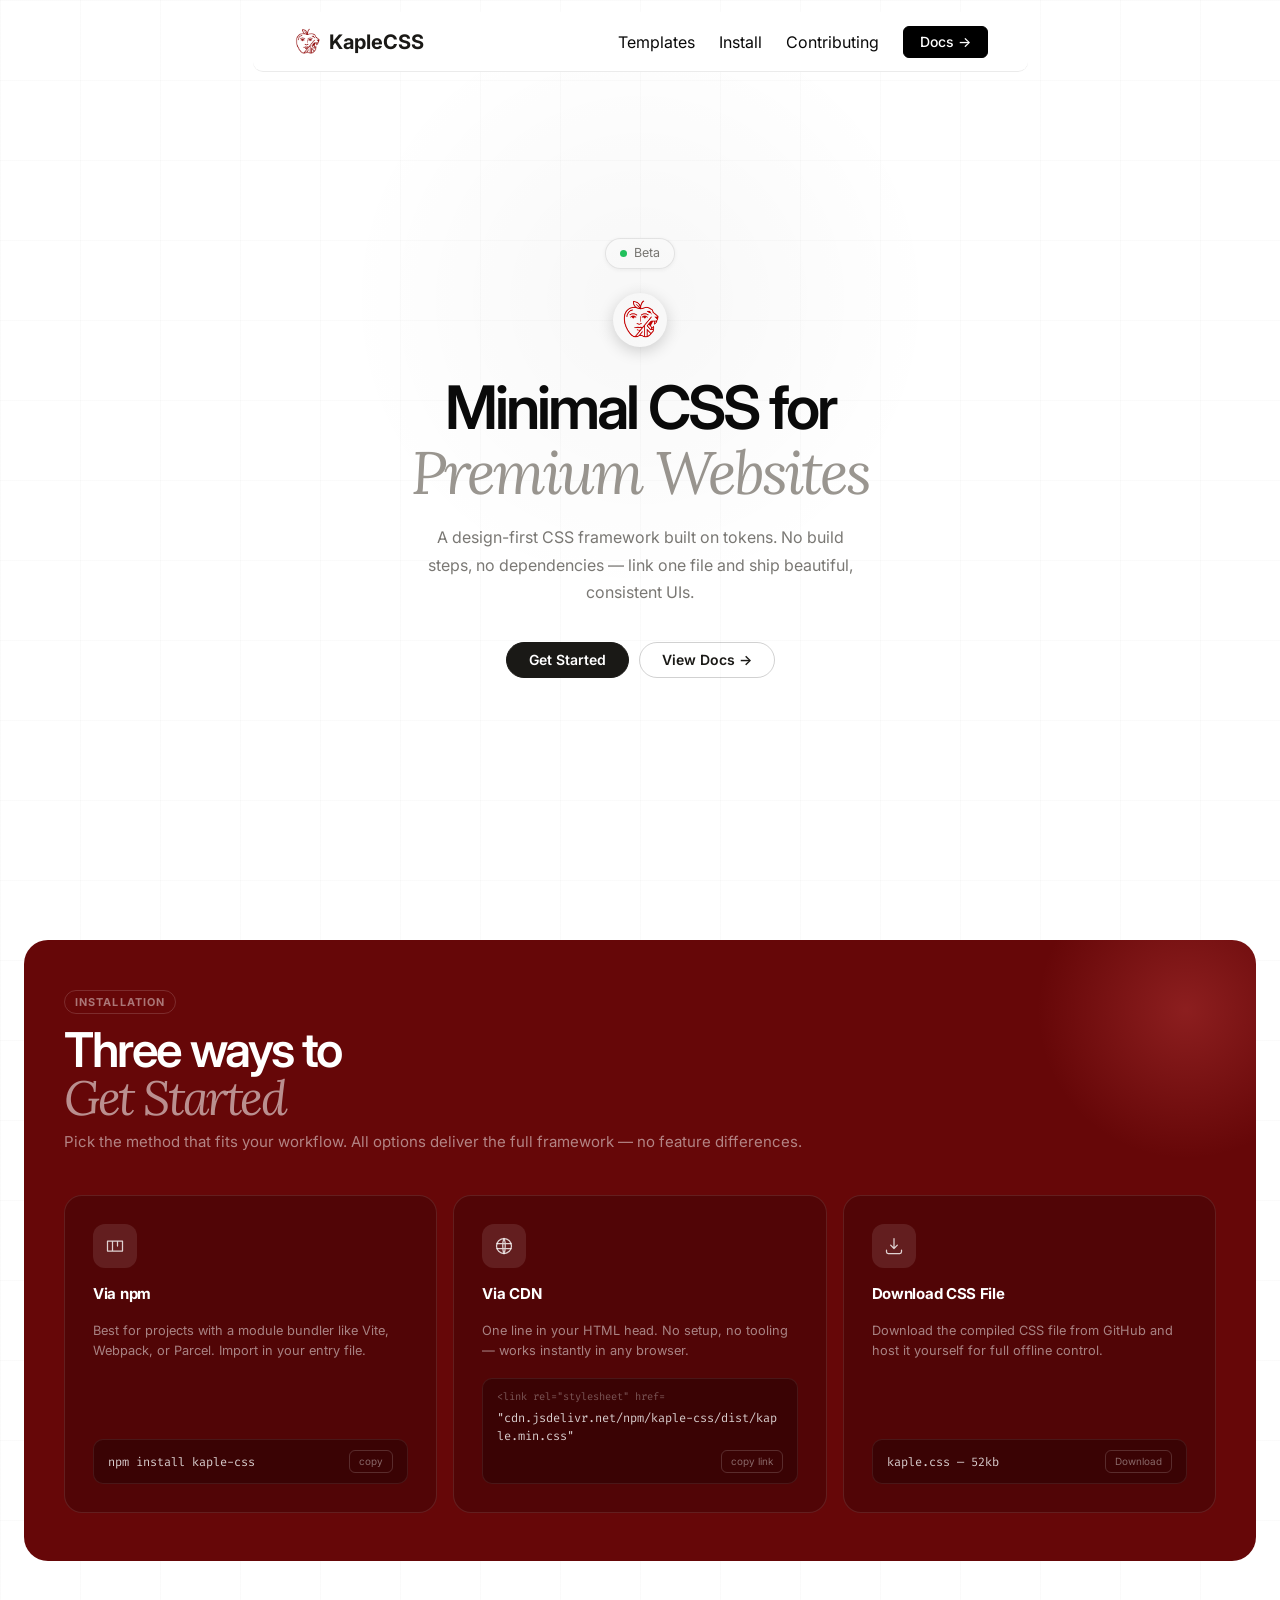
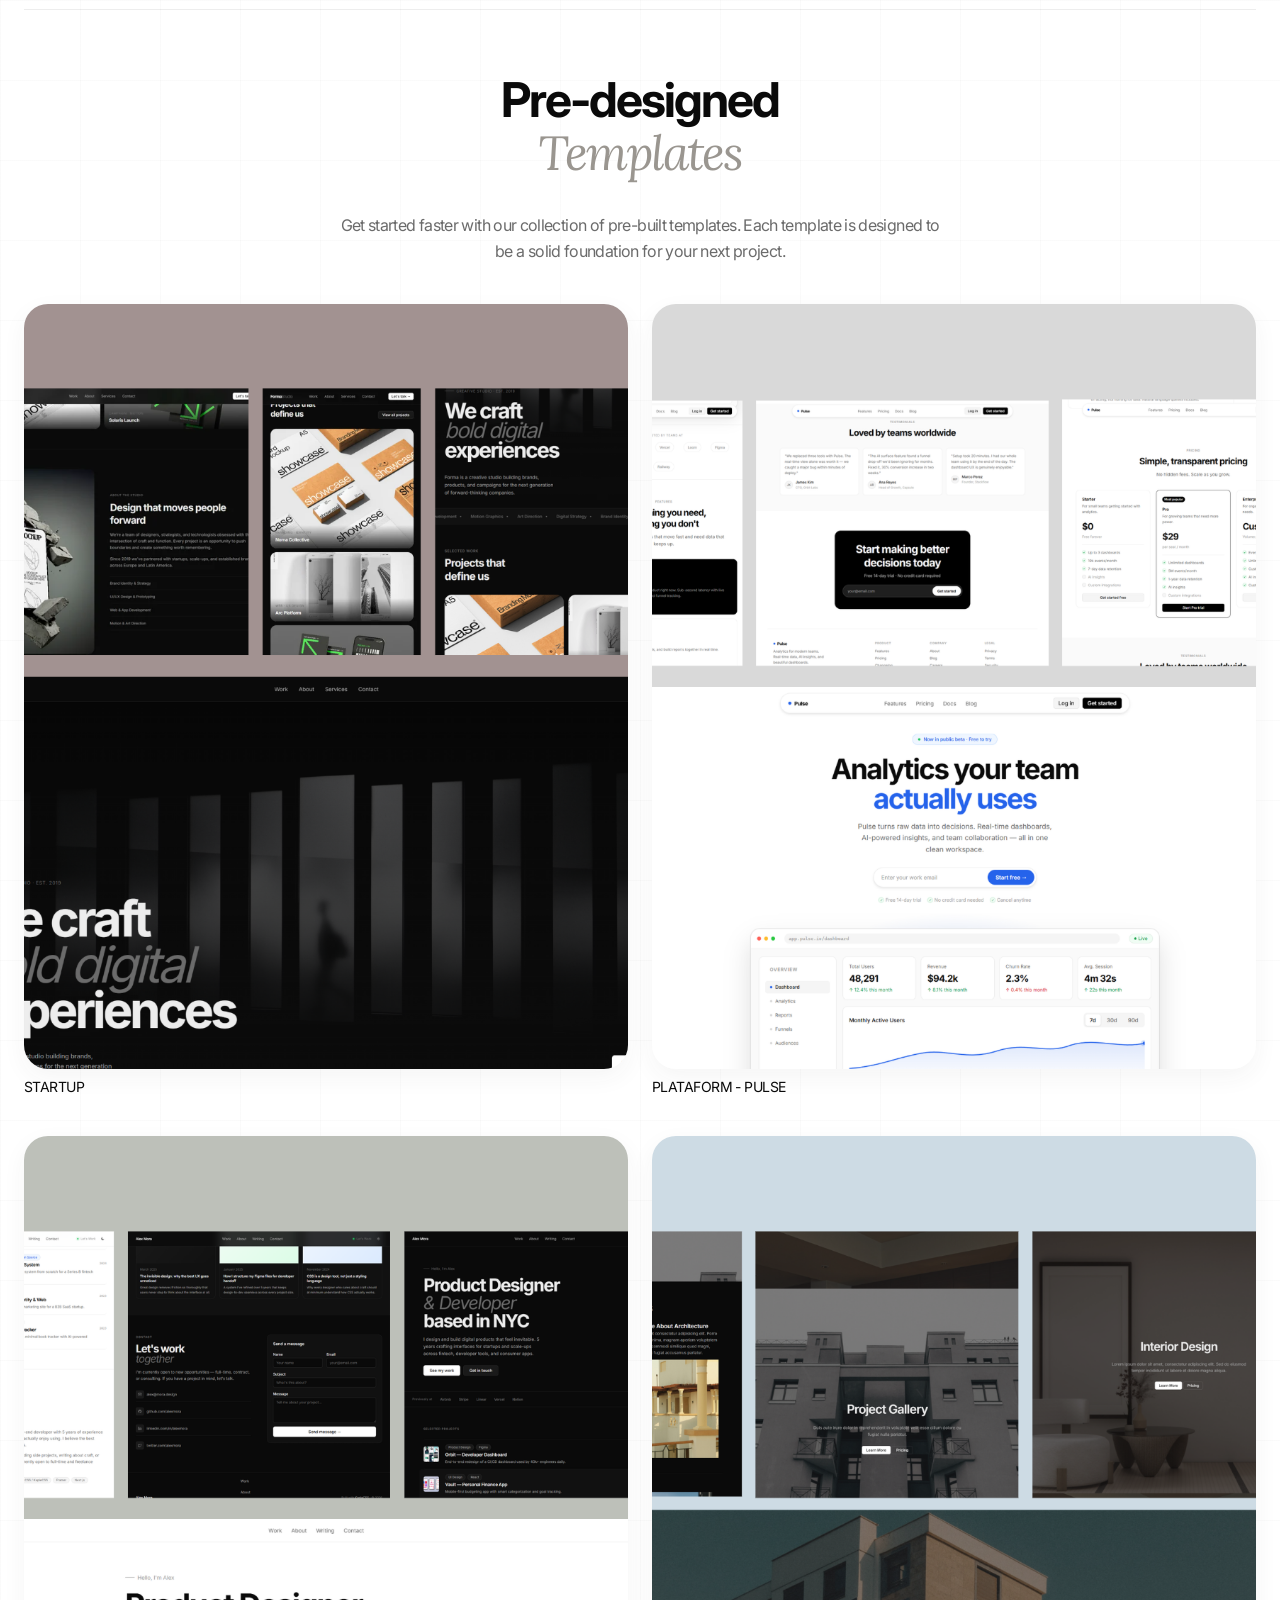
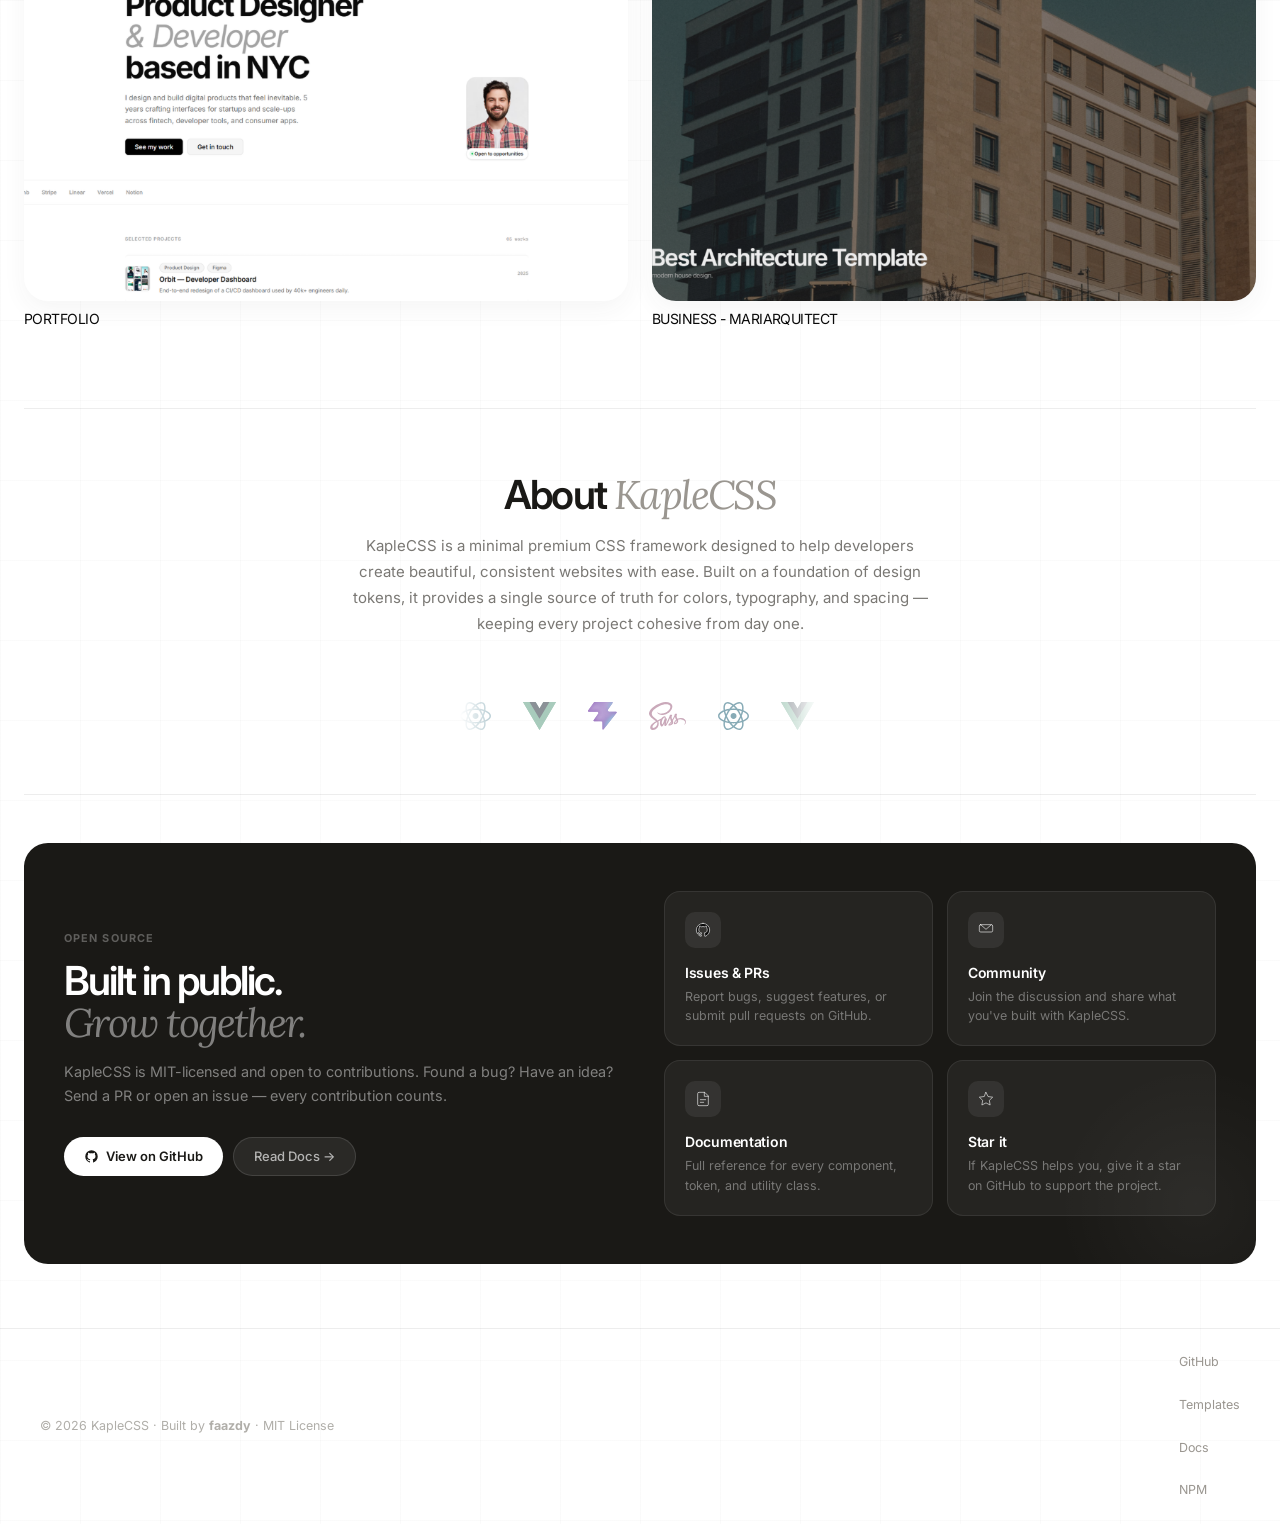
==== commit 30d3a4dc: "Add Pulse landing page template and styles - Created index.html for the Pulse landing page with sect" ====
--- a/index.html
+++ b/index.html
@@ -11,6 +11,7 @@
     rel="stylesheet">
   <link rel="stylesheet" href="./styles/kaple.css">
   <link rel="stylesheet" href="./landing/assets/styles/style.css">
+  <link rel="icon" type="image/x-icon" href="./landing/assets/imgs/kaple-logo.png">
 </head>
 
 <body>
@@ -25,7 +26,7 @@
         </a>
       </div>
       <div class="nav-tags">
-        <a href="#features">Features</a>
+        <a href="#templates">Templates</a>
         <a href="#install">Install</a>
         <a href="#contributing">Contributing</a>
         <a href="./docs/index.html" class="btn btn-primary">Docs →</a>
@@ -43,7 +44,7 @@
         </div>
         <hr>
         <ul class="mobile-menu-tags">
-          <li><a href="#features">Features</a></li>
+          <li><a href="#templates">Templates</a></li>
           <li><a href="#install">Install</a></li>
           <li><a href="#contributing">Contributing</a></li>
           <li><a href="./docs/index.html" class="btn btn-primary btn-lg">Docs →</a></li>
@@ -143,6 +144,35 @@
           </div>
         </div>
 
+      </div>
+    </section>
+
+    <hr class="my-6">
+
+    <section class="templates" id="templates">
+      <h2 class="display-2 mb-8">
+        Pre-designed <br> <em class="text-secondary">Templates</em>
+      </h2>
+      <p class="tracking-tight text-secondary">
+        Get started faster with our collection of pre-built templates. Each template is designed to be a solid foundation for your next project.
+      </p>
+      <div class="cards-container">
+        <a href="./templates/agency/index.html" target="_blank">
+          <img src="./templates/agency/imgs/prev.png" alt="template preview" class="template-card">
+          <strong class="tracking-tight uppercase">Startup</strong>
+        </a>
+        <a href="./templates/pulse/index.html" target="_blank">
+          <img src="./templates/pulse/imgs/prev.png" alt="template preview" class="template-card">
+          <strong class="tracking-tight uppercase">Plataform - Pulse</strong>
+        </a>
+        <a href="./templates/portfolio/index.html" target="_blank">
+          <img src="./templates/portfolio/imgs/prev.png" alt="template preview" class="template-card">
+          <strong class="tracking-tight uppercase">Portfolio</strong>
+        </a>
+        <a href="./templates/mariarquitect/index.html" target="_blank">
+          <img src="./templates/mariarquitect/imgs/prev.png" alt="template preview" class="template-card">
+          <strong class="tracking-tight uppercase">Business - Mariarquitect</strong>
+        </a>
       </div>
     </section>
 
@@ -159,10 +189,34 @@
       </p>
     </section>
 
-    <!-- ── CONTENT TEMPLATES ── -->
-
-    <section class="image-intro">
-      <img src="https://images8.alphacoders.com/135/1354199.jpeg" alt="kaplecss preview" class="intro-image">
+    <!-- ── LOGOS MARQUEE ── -->
+
+    <section class="logos-marquee">
+      <div class="marquee-track">
+        <div class="marquee-item">
+          <img src="./landing/assets/imgs/icons/react.svg" alt="React">
+        </div>
+        <div class="marquee-item">
+          <img src="./landing/assets/imgs/icons/vue.svg" alt="Vue">
+        </div>
+        <div class="marquee-item">
+          <img src="./landing/assets/imgs/icons/vite.svg" alt="Vite">
+        </div>
+        <div class="marquee-item">
+          <img src="./landing/assets/imgs/icons/sass.svg" alt="Sass">
+        </div>
+        <div class="marquee-item">
+          <img src="./landing/assets/imgs/icons/react.svg" alt="React">
+        </div>
+        <div class="marquee-item">
+          <img src="./landing/assets/imgs/icons/vue.svg" alt="Vue">
+        </div>
+        <div class="marquee-item">
+          <img src="./landing/assets/imgs/icons/vite.svg" alt="Vite">
+        </div>
+        <div class="marquee-item">
+          <img src="./landing/assets/imgs/icons/sass.svg" alt="Sass">
+      </div>
     </section>
 
     <hr class="my-6">
@@ -239,11 +293,12 @@
 
   <!-- ── FOOTER ── -->
   <footer>
-    <p>© 2026 KapleCSS · Built by <strong>faazdy</strong> · MIT License</p>
+    <p>© 2026 KapleCSS · Built by <strong><a href="https://github.com/faazdy" target="_blank">faazdy</a></strong> · MIT License</p>
     <div class="footer-links">
       <a href="https://github.com/faazdy/kaple-css" target="_blank">GitHub</a>
+      <a href="#templates" target="_blank">Templates</a>
       <a href="./docs/index.html">Docs</a>
-      <a href="#">Changelog</a>
+      <a href="https://www.npmjs.com/package/kaple-css" target="_blank">NPM</a>
     </div>
   </footer>
 
--- a/landing/assets/styles/style.css
+++ b/landing/assets/styles/style.css
@@ -4,9 +4,9 @@
 ───────────────────────────────────────── */
 
 :root {
-  --ff-sans:  'Inter', system-ui, sans-serif;
+  --ff-sans: 'Inter', system-ui, sans-serif;
   --ff-serif: 'Lora', Georgia, serif;
-  --ff-mono:  'Fira Code', monospace;
+  --ff-mono: 'Fira Code', monospace;
   --main-color: #660708;
 }
 
@@ -17,30 +17,23 @@
   margin: 0 auto;
   padding: 0;
   background-color: white;
-  /*sky gradient: blanco puro arriba → tinte cálido suave abajo */
-  /*
-   background:
-         radial-gradient(ellipse 90% 55% at 50% -5%, rgba(255, 255, 255, 1) 0%, transparent 65%),
-         radial-gradient(ellipse 70% 40% at 10% 30%, rgba(230, 221, 221, .45) 0%, transparent 60%),
-         radial-gradient(ellipse 60% 35% at 90% 25%, rgba(255, 232, 232, .40) 0%, transparent 55%),
-         linear-gradient(180deg, #ffffff 0%, #f7f3f3 40%, #f3ecec 100%);*/
-  background-attachment: fixed;
-  /*background-image: url('./assets/img/bg2.jpg');
-  background-position: center;
-  background-repeat: no-repeat;
-  background-size: cover;*/
+
   min-height: 100vh;
+  /*background-attachment: fixed;*/
   -webkit-font-smoothing: antialiased;
-}
-
-.mark-important{
+
+  background: linear-gradient(rgba(61, 61, 61, 0.025) 1px, transparent 1px), linear-gradient(90deg, rgba(61, 61, 61, 0.025) 1px, transparent 1px), var(--color-bg);
+  background-size: 80px 80px;
+}
+
+.mark-important {
   color: var(--main-color);
 }
 
 /* ── NAV ── */
 nav {
-  display: flex; 
-  align-items: center; 
+  display: flex;
+  align-items: center;
   justify-content: space-between;
   padding: 1.5rem 2.5rem;
   width: 100%;
@@ -48,53 +41,67 @@
   margin: 0 auto;
   border-radius: 10px;
 }
-.nav-tags{
-    display: flex; 
-    gap: 1.5rem; 
-    align-items: center;
-}
-.logo{
-    font-size: 1.25rem; font-weight: 700; color: #1a1916;
-    display: flex; align-items: center; gap: 8px;
-}
+
+.nav-tags {
+  display: flex;
+  gap: 1.5rem;
+  align-items: center;
+}
+
+.logo {
+  font-size: 1.25rem;
+  font-weight: 700;
+  color: #1a1916;
+  display: flex;
+  align-items: center;
+  gap: 8px;
+}
+
 .logo img {
-    width: 28px; height: 28px; object-fit: contain;
-}
-
-
-
-.burger{
+  width: 28px;
+  height: 28px;
+  object-fit: contain;
+}
+
+
+
+.burger {
   display: none;
   background: transparent;
-  border: 1px solid rgba(0,0,0,.12);
+  border: 1px solid rgba(0, 0, 0, .12);
   padding: 8px 14px;
   border-radius: 6px;
-  font-size: .875rem; font-weight: 500;
-
-  &:hover{
-    background: rgba(0,0,0,.04);
+  font-size: .875rem;
+  font-weight: 500;
+
+  &:hover {
+    background: rgba(0, 0, 0, .04);
   }
 }
 
 @media screen and (max-width: 850px) {
-  nav .nav-tags{
+  nav .nav-tags {
     display: none;
   }
-  .burger{
+
+  .burger {
     display: block;
   }
 }
 
-aside{
+aside {
   display: none;
-  position: fixed; top: 0; left: 0;
+  position: fixed;
+  top: 0;
+  left: 0;
   z-index: 1000;
-  background: rgba(0,0,0,.5);
+  background: rgba(0, 0, 0, .5);
   backdrop-filter: blur(4px);
-  height: 100dvh; width: 100dvw;
-}
-
-aside .menu-container{
+  height: 100dvh;
+  width: 100dvw;
+}
+
+aside .menu-container {
   width: 100%;
   max-width: 500px;
   height: 100%;
@@ -104,46 +111,47 @@
   justify-content: space-between;
 }
 
-aside .mobile-menu-header{
+aside .mobile-menu-header {
   flex: 0.4;
-  display: flex; 
+  display: flex;
   align-items: center;
   justify-content: space-between;
   padding: 1.5rem 2rem;
 }
 
-aside .mobile-menu-tags{
+aside .mobile-menu-tags {
   flex: 5;
-  display: flex; 
+  display: flex;
   flex-direction: column;
   gap: 1.5rem;
 }
 
-aside ul{
+aside ul {
   color: #1a1916;
 
-  li{
+  li {
     padding: 1.5rem 2rem;
-    border-bottom: 1px solid rgba(255,255,255,.12);
-    font-size: 1.125rem; font-weight: 500;
+    border-bottom: 1px solid rgba(255, 255, 255, .12);
+    font-size: 1.125rem;
+    font-weight: 500;
     transition: background .15s;
 
-    &:hover{
+    &:hover {
       background: var(--main-color);
       color: white;
     }
   }
 }
 
-aside .mobile-menu-footer{
+aside .mobile-menu-footer {
   flex: 0.5;
-  display: flex; 
+  display: flex;
   gap: 1.5rem;
   padding: 1.5rem 2rem;
   border-top: 1px solid rgba(122, 4, 4, 0.055)
 }
 
-.open{
+.open {
   display: block;
 }
 
@@ -158,87 +166,115 @@
   max-width: 680px;
   margin: 0 auto;
 }
+
 .hero-icon {
-  width: 54px; height: 54px;
+  width: 54px;
+  height: 54px;
   border-radius: 50%;
   background: #ffffff;
-  display: flex; align-items: center; justify-content: center;
+  display: flex;
+  align-items: center;
+  justify-content: center;
   padding: 6px;
   margin-bottom: 1.75rem;
-  box-shadow: 0 4px 16px rgba(0,0,0,.18);
-}
+  box-shadow: 0 4px 16px rgba(0, 0, 0, .18);
+}
+
 .hero-icon img {
-  width: 100%; height: 100%; object-fit: contain;
+  width: 100%;
+  height: 100%;
+  object-fit: contain;
   filter: saturate(150%);
 }
+
 .hero .display-1 {
   font-size: clamp(2.5rem, 6vw, 3.75rem);
   font-weight: 600;
   letter-spacing: -.05em;
   line-height: 1.08;
-  color: #1a1916;
   margin-bottom: 1.25rem;
 }
+
 .hero .display-1 em {
   font-family: var(--ff-serif);
   font-style: italic;
   font-weight: 400;
   color: #9a9690;
 }
+
 /* .text-primary ya viene del framework, lo sobreescribimos levemente */
-.hero .text-primary { color: #9a9690 !important; }
+.hero .text-primary {
+  color: #9a9690 !important;
+}
 
 .hero p {
-  font-size: 1rem; color: #7a7874;
-  line-height: 1.7; max-width: 440px;
+  font-size: 1rem;
+  color: #7a7874;
+  line-height: 1.7;
+  max-width: 440px;
   margin: 0 auto 2rem;
 }
+
 .hero-actions {
-  display: flex; gap: .625rem; flex-wrap: wrap; justify-content: center;
+  display: flex;
+  gap: .625rem;
+  flex-wrap: wrap;
+  justify-content: center;
   margin-top: .25rem;
 }
+
 /* Sobrescribir btn del framework para el hero */
 .hero .btn {
   border-radius: 999px;
-  font-size: .875rem; font-weight: 600;
+  font-size: .875rem;
+  font-weight: 600;
   padding: 10px 22px;
-  transition: opacity .15s, transform .2s cubic-bezier(.34,1.56,.64,1);
-}
-.hero .btn:hover { opacity: .85; transform: scale(.98); }
+  transition: opacity .15s, transform .2s cubic-bezier(.34, 1.56, .64, 1);
+}
+
+.hero .btn:hover {
+  opacity: .85;
+  transform: scale(.98);
+}
+
 .hero .btn-primary {
-  background: #1a1916; color: #fff; border-color: #1a1916;
-}
+  background: #1a1916;
+  color: #fff;
+  border-color: #1a1916;
+}
+
 .hero .btn-secondary {
-  background: transparent; color: #1a1916;
-  border: 1.5px solid rgba(0,0,0,.18);
-}
-.hero .btn-secondary:hover { background: rgba(0,0,0,.04); }
+  background: transparent;
+  color: #1a1916;
+  border: 1.5px solid rgba(0, 0, 0, .18);
+}
+
+.hero .btn-secondary:hover {
+  background: rgba(0, 0, 0, .04);
+}
 
 /* status pill */
 .status-pill {
-  display: inline-flex; align-items: center; gap: 7px;
-  padding: 5px 14px; border-radius: 999px;
-  background: rgba(255,255,255,.85);
-  border: 1px solid rgba(0,0,0,.09);
-  font-size: .78rem; color: #7a7874;
+  display: inline-flex;
+  align-items: center;
+  gap: 7px;
+  padding: 5px 14px;
+  border-radius: 999px;
+  background: rgba(255, 255, 255, .85);
+  border: 1px solid rgba(0, 0, 0, .09);
+  font-size: .78rem;
+  color: #7a7874;
   margin-bottom: 1.5rem;
-  box-shadow: 0 1px 4px rgba(0,0,0,.06);
-}
-.status-dot { width: 7px; height: 7px; border-radius: 50%; background: #22c55e; flex-shrink: 0; }
-
-
-/* ── FEATURES STRIP ── */
-.image-intro {
-  margin: 2.5rem 1.5rem;
-}
-
-.image-intro img{
-  width: 100%; 
-  height: auto; 
-  border-radius: 18px;
-  box-shadow: 0 8px 24px rgba(0,0,0,.12);
-}
-
+  box-shadow: 0 1px 4px rgba(0, 0, 0, .06);
+}
+
+.status-dot {
+  width: 7px;
+  height: 7px;
+  border-radius: 50%;
+  background: #22c55e;
+  flex-shrink: 0;
+}
 
 /* ── INSTALL ── */
 .install {
@@ -246,35 +282,62 @@
   padding: 3rem 2.5rem;
   border-radius: 24px;
   margin: 2.5rem 1.5rem;
-  position: relative; overflow: hidden;
-}
+  position: relative;
+  overflow: hidden;
+}
+
 /* glow suave */
 .install::before {
   content: '';
-  position: absolute; top: -80px; right: -80px;
-  width: 300px; height: 300px; border-radius: 50%;
-  background: radial-gradient(circle, rgba(255,100,100,.25) 0%, transparent 70%);
+  position: absolute;
+  top: -80px;
+  right: -80px;
+  width: 300px;
+  height: 300px;
+  border-radius: 50%;
+  background: radial-gradient(circle, rgba(255, 100, 100, .25) 0%, transparent 70%);
   pointer-events: none;
 }
-.install-header { margin-bottom: 2.5rem; }
+
+.install-header {
+  margin-bottom: 2.5rem;
+}
+
 .install-eyebrow {
-  display: inline-flex; align-items: center; gap: 6px;
-  font-size: .68rem; font-weight: 700; letter-spacing: .1em; text-transform: uppercase;
-  color: rgba(255,255,255,.45);
-  border: 1px solid rgba(255,255,255,.15); border-radius: 999px;
-  padding: 3px 10px; margin-bottom: .75rem;
-}
+  display: inline-flex;
+  align-items: center;
+  gap: 6px;
+  font-size: .68rem;
+  font-weight: 700;
+  letter-spacing: .1em;
+  text-transform: uppercase;
+  color: rgba(255, 255, 255, .45);
+  border: 1px solid rgba(255, 255, 255, .15);
+  border-radius: 999px;
+  padding: 3px 10px;
+  margin-bottom: .75rem;
+}
+
 .install .display-2 {
   font-size: clamp(2rem, 4vw, 3rem);
-  font-weight: 600; letter-spacing: -.05em; line-height: 1.0;
-  color: #fff; margin-bottom: .5rem;
-}
+  font-weight: 600;
+  letter-spacing: -.05em;
+  line-height: 1.0;
+  color: #fff;
+  margin-bottom: .5rem;
+}
+
 .install .display-2 em {
-  font-family: var(--ff-serif); font-style: italic; font-weight: 400;
-  color: rgba(255,255,255,.55);
-}
-.install > .install-header > p {
-  font-size: .9375rem; color: rgba(255,255,255,.5); line-height: 1.65;
+  font-family: var(--ff-serif);
+  font-style: italic;
+  font-weight: 400;
+  color: rgba(255, 255, 255, .55);
+}
+
+.install>.install-header>p {
+  font-size: .9375rem;
+  color: rgba(255, 255, 255, .5);
+  line-height: 1.65;
 }
 
 .cards-container {
@@ -282,50 +345,155 @@
   grid-template-columns: repeat(auto-fit, minmax(240px, 1fr));
   gap: 1rem;
 }
+
 .install .card {
-  background: rgba(0,0,0,.2);
-  border: 1px solid rgba(255,255,255,.1);
-  border-radius: 18px; padding: 1.75rem;
-  display: flex; flex-direction: column; gap: 1rem;
+  background: rgba(0, 0, 0, .2);
+  border: 1px solid rgba(255, 255, 255, .1);
+  border-radius: 18px;
+  padding: 1.75rem;
+  display: flex;
+  flex-direction: column;
+  gap: 1rem;
   color: #fff;
   transition: background .2s, transform .2s;
 }
-.install .card:hover { background: rgba(0,0,0,.32); transform: translateY(-3px); }
+
+.install .card:hover {
+  background: rgba(0, 0, 0, .32);
+  transform: translateY(-3px);
+}
+
 .install .card .img {
-  width: 44px; height: 44px; border-radius: 12px;
-  background: rgba(255,255,255,.1);
-  display: flex; align-items: center; justify-content: center;
-}
+  width: 44px;
+  height: 44px;
+  border-radius: 12px;
+  background: rgba(255, 255, 255, .1);
+  display: flex;
+  align-items: center;
+  justify-content: center;
+}
+
 .install .card .img svg {
-  width: 20px; height: 20px;
-  stroke: rgba(255,255,255,.8); fill: none;
-  stroke-width: 1.5; stroke-linecap: round; stroke-linejoin: round;
-}
+  width: 20px;
+  height: 20px;
+  stroke: rgba(255, 255, 255, .8);
+  fill: none;
+  stroke-width: 1.5;
+  stroke-linecap: round;
+  stroke-linejoin: round;
+}
+
 .install .card h3 {
-  font-size: .9375rem; font-weight: 700; color: #fff;
-}
+  font-size: .9375rem;
+  font-weight: 700;
+  color: #fff;
+}
+
 .install .card p {
-  font-size: .8rem; color: rgba(255,255,255,.5); line-height: 1.6; flex: 1;
-}
+  font-size: .8rem;
+  color: rgba(255, 255, 255, .5);
+  line-height: 1.6;
+  flex: 1;
+}
+
 .install .card .snippet {
-  background: rgba(0,0,0,.28);
-  border: 1px solid rgba(255,255,255,.08);
-  border-radius: 10px; padding: 10px 14px;
-  font-family: var(--ff-mono); font-size: .75rem;
-  color: rgba(255,255,255,.8);
-  display: flex; align-items: center; justify-content: space-between; gap: 8px;
+  background: rgba(0, 0, 0, .28);
+  border: 1px solid rgba(255, 255, 255, .08);
+  border-radius: 10px;
+  padding: 10px 14px;
+  font-family: var(--ff-mono);
+  font-size: .75rem;
+  color: rgba(255, 255, 255, .8);
+  display: flex;
+  align-items: center;
+  justify-content: space-between;
+  gap: 8px;
   word-break: break-all;
 }
-.snippet-text { flex: 1; }
+
+.snippet-text {
+  flex: 1;
+}
+
 .copy-btn {
   flex-shrink: 0;
-  font-size: .62rem; padding: 3px 9px; border-radius: 6px;
-  border: 1px solid rgba(255,255,255,.16); color: rgba(255,255,255,.4);
-  background: transparent; cursor: pointer; font-family: var(--ff-sans);
-  transition: all .15s; white-space: nowrap;
-}
-.copy-btn:hover { color: #fff; background: rgba(255,255,255,.12); }
-.copy-btn.done { color: #86efac; border-color: rgba(134,239,172,.3); }
+  font-size: .62rem;
+  padding: 3px 9px;
+  border-radius: 6px;
+  border: 1px solid rgba(255, 255, 255, .16);
+  color: rgba(255, 255, 255, .4);
+  background: transparent;
+  cursor: pointer;
+  font-family: var(--ff-sans);
+  transition: all .15s;
+  white-space: nowrap;
+}
+
+.copy-btn:hover {
+  color: #fff;
+  background: rgba(255, 255, 255, .12);
+}
+
+.copy-btn.done {
+  color: #86efac;
+  border-color: rgba(134, 239, 172, .3);
+}
+
+/* ── TEMPLATES ── */
+.templates {
+  margin: 4rem auto;
+  padding: 0 1.5rem;
+  text-align: center;
+  min-height: 60vh;
+}
+
+.templates em {
+  font-family: var(--ff-serif);
+  font-style: italic;
+  font-weight: 400;
+  color: #9a9690;
+}
+
+.templates p {
+  max-width: 600px;
+  margin: 1.3rem auto;
+}
+
+.templates .cards-container {
+  width: 100%;
+  margin-top: 2.5rem;
+  display: grid;
+  grid-template-columns: 1fr 1fr;
+  gap: 1.5rem;
+  text-align: left;
+}
+
+.templates strong {
+  display: inline-block;
+  padding: .5em 0;
+  font-size: .875rem;
+  font-weight: 400;
+  margin-bottom: .5rem;
+}
+
+.templates img {
+  width: auto;
+  height: 85dvh;
+  object-fit: cover;
+  border-radius: 24px;
+  box-shadow: 0 8px 24px rgba(61, 61, 61, 0.05);
+}
+
+@media screen and (max-width: 700px) {
+  .templates .cards-container {
+    grid-template-columns: 1fr;
+  }
+
+  .templates img {
+    height: auto;
+    width: 100%;
+  }
+}
 
 /* ── ABOUT ── */
 .about {
@@ -334,21 +502,94 @@
   padding: 0 1.5rem;
   text-align: center;
 }
+
 .about .display-2 {
   font-size: clamp(1.75rem, 4vw, 2.5rem);
-  font-weight: 600; letter-spacing: -.04em; line-height: 1.1;
-  margin-bottom: 1rem; color: #1a1916;
-}
+  font-weight: 600;
+  letter-spacing: -.04em;
+  line-height: 1.1;
+  margin-bottom: 1rem;
+  color: #1a1916;
+}
+
 .about .display-2 em {
-  font-family: var(--ff-serif); font-style: italic; font-weight: 400; color: #9a9690;
-}
+  font-family: var(--ff-serif);
+  font-style: italic;
+  font-weight: 400;
+  color: #9a9690;
+}
+
 .about p {
-  font-size: .9375rem; color: #7a7874; line-height: 1.75;
+  font-size: .9375rem;
+  color: #7a7874;
+  line-height: 1.75;
+}
+
+.logos-marquee {
+  margin: 4rem auto; 
+  width: 360px;
+  overflow: hidden;
+  position: relative;
+
+  -webkit-mask-image: linear-gradient(to right,
+      transparent 0%,
+      black 15%,
+      black 85%,
+      transparent 100%);
+  mask-image: linear-gradient(to right,
+      transparent 0%,
+      black 15%,
+      black 85%,
+      transparent 100%);
+}
+
+.marquee-track {
+  display: flex;
+  align-items: center;
+  gap: 2rem;
+  width: max-content;
+  animation: marquee 6s linear infinite;
+}
+
+.marquee-track:hover {
+  animation-play-state: paused;
+}
+
+.marquee-item {
+  display: flex;
+  align-items: center;
+  justify-content: center;
+  flex-shrink: 0;
+}
+
+.marquee-item img {
+  height: 28px;
+  width: auto;
+  object-fit: contain;
+  opacity: 0.6;
+  filter: grayscale(0.5);
+  transition: opacity 0.2s ease, filter 0.2s ease;
+}
+
+.marquee-item img:hover {
+  opacity: 1;
+  filter: grayscale(0);
+}
+
+@keyframes marquee {
+  from {
+    transform: translateX(0);
+  }
+
+  to {
+    transform: translateX(-50%);
+  }
 }
 
 /* ── HR ── */
 hr.my-6 {
-  border: none; border-top: 1px solid rgba(0,0,0,.07);
+  border: none;
+  border-top: 1px solid rgba(0, 0, 0, .07);
   margin: 3rem 1.5rem;
 }
 
@@ -360,122 +601,249 @@
   padding: 3rem 2.5rem;
   display: grid;
   grid-template-columns: 1fr 1fr;
-  gap: 3rem; align-items: center;
-  position: relative; overflow: hidden;
-}
+  gap: 3rem;
+  align-items: center;
+  position: relative;
+  overflow: hidden;
+}
+
 .contributing::before {
   content: '';
-  position: absolute; bottom: -80px; right: -80px;
-  width: 280px; height: 280px; border-radius: 50%;
-  background: radial-gradient(circle, rgba(255,255,255,.04) 0%, transparent 70%);
+  position: absolute;
+  bottom: -80px;
+  right: -80px;
+  width: 280px;
+  height: 280px;
+  border-radius: 50%;
+  background: radial-gradient(circle, rgba(255, 255, 255, .04) 0%, transparent 70%);
   pointer-events: none;
 }
+
 .contrib-eyebrow {
-  font-size: .68rem; font-weight: 700; letter-spacing: .1em; text-transform: uppercase;
-  color: rgba(255,255,255,.3); margin-bottom: .75rem;
-}
+  font-size: .68rem;
+  font-weight: 700;
+  letter-spacing: .1em;
+  text-transform: uppercase;
+  color: rgba(255, 255, 255, .3);
+  margin-bottom: .75rem;
+}
+
 .contrib-title {
   font-size: clamp(1.75rem, 3.5vw, 2.5rem);
-  font-weight: 600; letter-spacing: -.05em; line-height: 1.05;
-  color: #fff; margin-bottom: 1rem;
-}
+  font-weight: 600;
+  letter-spacing: -.05em;
+  line-height: 1.05;
+  color: #fff;
+  margin-bottom: 1rem;
+}
+
 .contrib-title em {
-  font-family: var(--ff-serif); font-style: italic;
-  font-weight: 400; color: rgba(255,255,255,.45);
-}
+  font-family: var(--ff-serif);
+  font-style: italic;
+  font-weight: 400;
+  color: rgba(255, 255, 255, .45);
+}
+
 .contrib-desc {
-  font-size: .9rem; color: rgba(255,255,255,.45); line-height: 1.7; margin-bottom: 1.75rem;
-}
-.contrib-actions { display: flex; gap: .625rem; flex-wrap: wrap; }
+  font-size: .9rem;
+  color: rgba(255, 255, 255, .45);
+  line-height: 1.7;
+  margin-bottom: 1.75rem;
+}
+
+.contrib-actions {
+  display: flex;
+  gap: .625rem;
+  flex-wrap: wrap;
+}
+
 .btn-white {
-  display: inline-flex; align-items: center; gap: 7px;
-  font-size: .8125rem; font-weight: 600; padding: 9px 20px;
-  border-radius: 999px; background: #fff; color: #1a1916;
-  text-decoration: none; transition: opacity .15s;
-}
-.btn-white:hover { opacity: .88; }
+  display: inline-flex;
+  align-items: center;
+  gap: 7px;
+  font-size: .8125rem;
+  font-weight: 600;
+  padding: 9px 20px;
+  border-radius: 999px;
+  background: #fff;
+  color: #1a1916;
+  text-decoration: none;
+  transition: opacity .15s;
+}
+
+.btn-white:hover {
+  opacity: .88;
+}
+
 .btn-ghost-white {
-  display: inline-flex; align-items: center; gap: 7px;
-  font-size: .8125rem; font-weight: 500; padding: 9px 20px;
-  border-radius: 999px; background: rgba(255,255,255,.07);
-  border: 1px solid rgba(255,255,255,.12); color: rgba(255,255,255,.65);
-  text-decoration: none; transition: all .15s;
-}
-.btn-ghost-white:hover { background: rgba(255,255,255,.12); color: #fff; }
+  display: inline-flex;
+  align-items: center;
+  gap: 7px;
+  font-size: .8125rem;
+  font-weight: 500;
+  padding: 9px 20px;
+  border-radius: 999px;
+  background: rgba(255, 255, 255, .07);
+  border: 1px solid rgba(255, 255, 255, .12);
+  color: rgba(255, 255, 255, .65);
+  text-decoration: none;
+  transition: all .15s;
+}
+
+.btn-ghost-white:hover {
+  background: rgba(255, 255, 255, .12);
+  color: #fff;
+}
 
 .contrib-cards {
-  display: grid; grid-template-columns: 1fr 1fr; gap: .875rem;
-}
+  display: grid;
+  grid-template-columns: 1fr 1fr;
+  gap: .875rem;
+}
+
 .contrib-card {
-  background: rgba(255,255,255,.05);
-  border: 1px solid rgba(255,255,255,.08);
-  border-radius: 16px; padding: 1.25rem;
+  background: rgba(255, 255, 255, .05);
+  border: 1px solid rgba(255, 255, 255, .08);
+  border-radius: 16px;
+  padding: 1.25rem;
   transition: background .2s, transform .2s;
 }
-.contrib-card:hover { background: rgba(255,255,255,.09); transform: translateY(-2px); }
+
+.contrib-card:hover {
+  background: rgba(255, 255, 255, .09);
+  transform: translateY(-2px);
+}
+
 .contrib-card-icon {
-  width: 36px; height: 36px; border-radius: 10px;
-  background: rgba(255,255,255,.07);
-  display: flex; align-items: center; justify-content: center;
+  width: 36px;
+  height: 36px;
+  border-radius: 10px;
+  background: rgba(255, 255, 255, .07);
+  display: flex;
+  align-items: center;
+  justify-content: center;
   margin-bottom: .875rem;
 }
+
 .contrib-card-icon svg {
-  width: 16px; height: 16px;
-  stroke: rgba(255,255,255,.6); fill: none;
-  stroke-width: 1.5; stroke-linecap: round; stroke-linejoin: round;
-}
-.contrib-card h4 { font-size: .875rem; font-weight: 600; color: #fff; margin-bottom: .25rem; }
-.contrib-card p  { font-size: .78rem; color: rgba(255,255,255,.38); line-height: 1.55; }
+  width: 16px;
+  height: 16px;
+  stroke: rgba(255, 255, 255, .6);
+  fill: none;
+  stroke-width: 1.5;
+  stroke-linecap: round;
+  stroke-linejoin: round;
+}
+
+.contrib-card h4 {
+  font-size: .875rem;
+  font-weight: 600;
+  color: #fff;
+  margin-bottom: .25rem;
+}
+
+.contrib-card p {
+  font-size: .78rem;
+  color: rgba(255, 255, 255, .38);
+  line-height: 1.55;
+}
 
 /* ── FOOTER ── */
 footer {
-  border-top: 1px solid rgba(0,0,0,.07);
+  border-top: 1px solid rgba(0, 0, 0, .07);
   padding: 1.5rem 2.5rem;
-  display: flex; align-items: center; justify-content: space-between;
-  flex-wrap: wrap; gap: 1rem;
-}
-footer p { font-size: .78rem; color: #b0aea9; }
-.footer-links { display: flex; gap: 1.5rem; }
-.footer-links a { font-size: .78rem; color: #9a9690; text-decoration: none; transition: color .15s; }
-.footer-links a:hover { color: #1a1916; }
+  display: flex;
+  align-items: center;
+  justify-content: space-between;
+  flex-wrap: wrap;
+  gap: 1rem;
+}
+
+footer p {
+  font-size: .78rem;
+  color: #b0aea9;
+}
+
+.footer-links {
+  display: flex;
+  gap: 1.5rem;
+}
+
+.footer-links a {
+  font-size: .78rem;
+  color: #9a9690;
+  text-decoration: none;
+  transition: color .15s;
+}
+
+.footer-links a:hover {
+  color: #1a1916;
+}
 
 /* ── RESPONSIVE ── */
 @media (max-width: 860px) {
-  .contributing { grid-template-columns: 1fr; }
-  .contrib-cards { grid-template-columns: 1fr 1fr; }
-}
+  .contributing {
+    grid-template-columns: 1fr;
+  }
+
+  .contrib-cards {
+    grid-template-columns: 1fr 1fr;
+  }
+}
+
 @media (max-width: 560px) {
-  header { padding: 0 1rem; }
-  .nav-links { display: none; }
-  .install, .contributing { margin-left: .75rem; margin-right: .75rem; border-radius: 18px; }
-  .contrib-cards { grid-template-columns: 1fr; }
-  footer { flex-direction: column; gap: .75rem; }
+  header {
+    padding: 0 1rem;
+  }
+
+  .nav-links {
+    display: none;
+  }
+
+  .install,
+  .contributing {
+    margin-left: .75rem;
+    margin-right: .75rem;
+    border-radius: 18px;
+  }
+
+  .contrib-cards {
+    grid-template-columns: 1fr;
+  }
+
+  footer {
+    flex-direction: column;
+    gap: .75rem;
+  }
 }
 
 
 /* ── 404 PAGE ── */
- .error-section {
-      min-height: 70vh;
-      display: flex;
-      flex-direction: column;
-      align-items: center;
-      justify-content: center;
-      text-align: center;
-      padding: 2rem 1rem;
-    }
-    .error-code {
-      font-size: clamp(6rem, 10vw, 10rem);
-      line-height: 1;
-      font-family: 'Lora', serif;
-      font-weight: 600;
-      margin-bottom: 0.5rem;
-    }
-    .error-section p {
-      max-width: 500px;
-      margin-bottom: 2.5rem;
-      color: var(--color-neutral-600, #4b5563);
-      font-size: 1.125rem;
-    }
-    .error-section .display-2 {
-      margin-bottom: 1rem;
-    }
+.error-section {
+  min-height: 70vh;
+  display: flex;
+  flex-direction: column;
+  align-items: center;
+  justify-content: center;
+  text-align: center;
+  padding: 2rem 1rem;
+}
+
+.error-code {
+  font-size: clamp(6rem, 10vw, 10rem);
+  line-height: 1;
+  font-family: 'Lora', serif;
+  font-weight: 600;
+  margin-bottom: 0.5rem;
+}
+
+.error-section p {
+  max-width: 500px;
+  margin-bottom: 2.5rem;
+  color: var(--color-neutral-600, #4b5563);
+  font-size: 1.125rem;
+}
+
+.error-section .display-2 {
+  margin-bottom: 1rem;
+}
